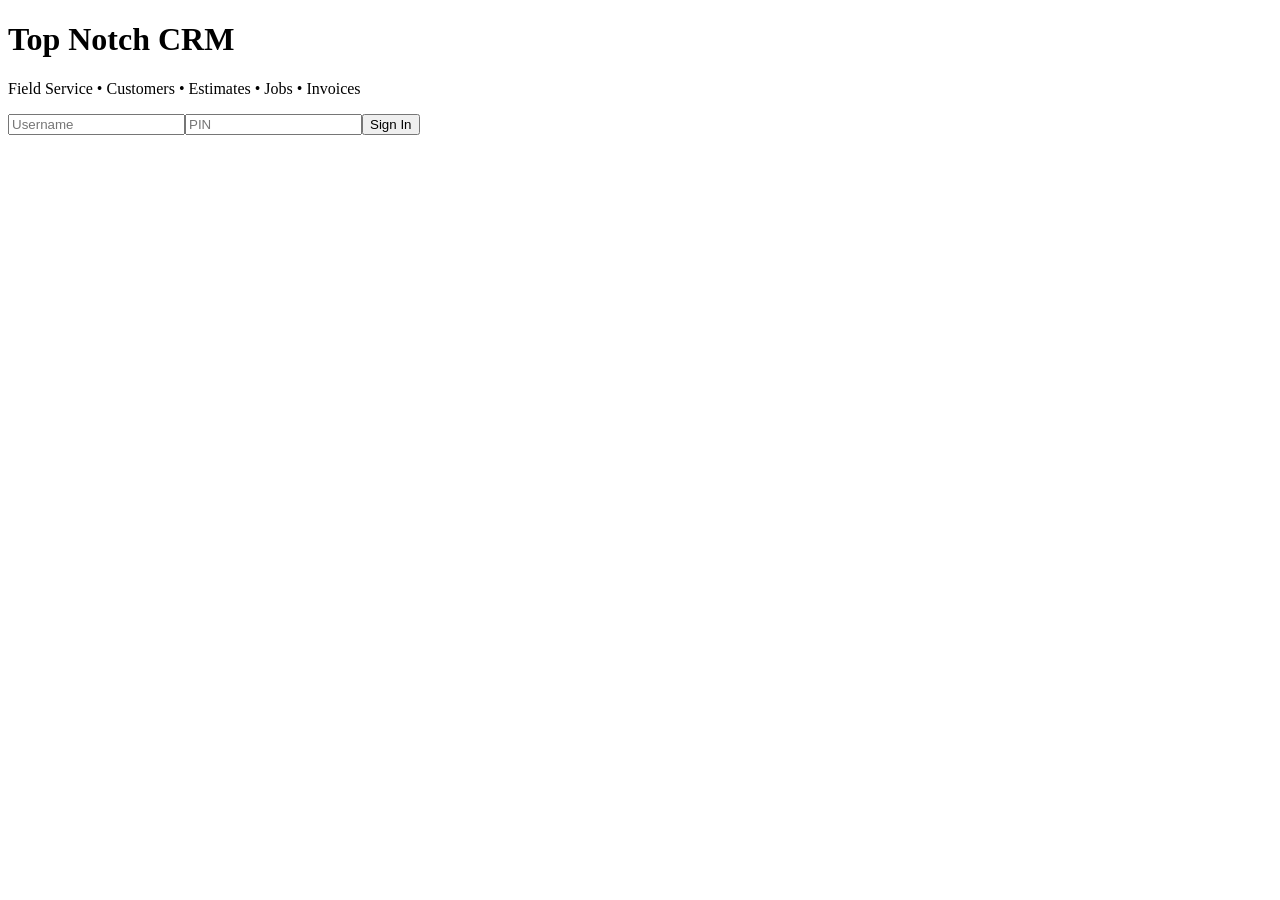
==== index.html @ 2113a360 "Add Top Notch CRM application shell" ====
<!doctype html><html lang="en"><head><meta charset="utf-8"><meta name="viewport" content="width=device-width,initial-scale=1,viewport-fit=cover"><meta name="theme-color" content="#111827"><title>Top Notch CRM</title><link rel="manifest" href="manifest.json"><link rel="stylesheet" href="styles.css"></head><body><div id="loginScreen" class="login-screen"><div class="login-card"><h1>Top Notch CRM</h1><p>Field Service • Customers • Estimates • Jobs • Invoices</p><input id="loginUser" placeholder="Username"><input id="loginPin" type="password" inputmode="numeric" placeholder="PIN"><button id="loginBtn">Sign In</button><p id="loginMsg" class="muted"></p></div></div><div id="appShell" hidden><header class="topbar"><div><h1>Top Notch CRM</h1><p id="whoami"></p></div><button id="logoutBtn" class="secondary">Sign Out</button></header><nav class="tabs"><button data-tab="dashboard" class="active">Dashboard</button><button data-tab="customers">Customers</button><button data-tab="estimates" class="owner-only">Estimates</button><button data-tab="jobs">Jobs</button><button data-tab="calendar">Calendar</button><button data-tab="invoices" class="owner-only">Invoices</button><button data-tab="pricebook" class="owner-only">Price Book</button><button data-tab="settings" class="owner-only">Settings</button></nav><main><section id="dashboard" class="tab active"><div class="stats"><div class="stat"><span>Open Jobs</span><strong id="statOpen">0</strong></div><div class="stat"><span>Scheduled</span><strong id="statScheduled">0</strong></div><div class="stat"><span>Completed</span><strong id="statCompleted">0</strong></div><div class="stat owner-only"><span>Outstanding A/R</span><strong id="statAR">$0</strong></div><div class="stat owner-only"><span>Paid Revenue</span><strong id="statRevenue">$0</strong></div></div><div class="card"><h2>Upcoming Work</h2><div id="dashJobs"></div></div></section><section id="customers" class="tab"><div class="card owner-only"><h2>Add Customer</h2><div class="grid"><input id="cName" placeholder="Customer / company name"><input id="cPhone" placeholder="Phone"><input id="cEmail" placeholder="Email"><input id="cAddress" placeholder="Primary address"><select id="cSource"><option value="">Lead source</option><option>Repeat Customer</option><option>Referral</option><option>Website</option><option>Nextdoor</option><option>Facebook</option><option>Wayfair</option><option>Commercial Account</option><option>Other</option></select><input id="cTags" placeholder="Tags"></div><textarea id="cNotes" placeholder="Notes"></textarea><button id="saveCustomer">Save Customer</button></div><div class="card"><h2>Customers</h2><div id="customerList"></div></div></section><section id="estimates" class="tab owner-only"><div class="card"><h2>Create Estimate</h2><div class="grid"><select id="eCustomer"></select><input id="eService" placeholder="Service"><input id="eAmount" type="number" step="0.01" placeholder="Amount"><select id="eStatus"><option>Draft</option><option>Sent</option><option>Approved</option><option>Declined</option></select></div><textarea id="eScope" placeholder="Scope / exclusions"></textarea><button id="saveEstimate">Save Estimate</button></div><div class="card"><h2>Estimate Pipeline</h2><div id="estimateList"></div></div></section><section id="jobs" class="tab"><div class="card owner-only"><h2>Create / Assign Job</h2><div class="grid"><select id="jCustomer"></select><input id="jService" placeholder="Service / task"><input id="jAddress" placeholder="Job address"><input id="jPrice" type="number" step="0.01" placeholder="Job price"><input id="jScheduled" type="datetime-local"><select id="jAssigned"><option value="Owner">Jeff</option><option value="Tech1">Stan</option><option value="Tech2">Louis</option></select></div><textarea id="jNotes" placeholder="Scope / instructions"></textarea><button id="saveJob">Save & Assign</button></div><div class="card"><h2>Job Workflow</h2><div id="jobList"></div></div></section><section id="calendar" class="tab"><div class="card"><h2>Schedule</h2><input id="calendarDate" type="date"><div id="calendarList"></div></div></section><section id="invoices" class="tab owner-only"><div class="card"><h2>Create Invoice</h2><div class="grid"><select id="iCustomer"></select><select id="iJob"><option value="">Related job</option></select><input id="iAmount" type="number" step="0.01" placeholder="Amount"><select id="iStatus"><option>Draft</option><option>Sent</option><option>Paid</option><option>Past Due</option></select></div><button id="saveInvoice">Save Invoice</button></div><div class="card"><h2>Invoices / A/R</h2><div id="invoiceList"></div></div></section><section id="pricebook" class="tab owner-only"><div class="card"><h2>Flat-Rate Price Book</h2><p>Minimum service call: $125. Add additional flat-rate services as needed.</p><div id="priceList"></div></div></section><section id="settings" class="tab owner-only"><div class="card"><h2>Team</h2><p><strong>Owner:</strong> Jeff</p><p><strong>Technician:</strong> Stan</p><p><strong>Technician:</strong> Louis</p><p class="muted">Credentials are stored only in the app logic for this initial live demonstration. Before real customer data is entered, the shared authenticated backend will replace local storage.</p></div><div class="card"><h2>Backup</h2><button id="exportBtn">Export CRM Backup</button></div></section></main></div><script src="app.js"></script></body></html>
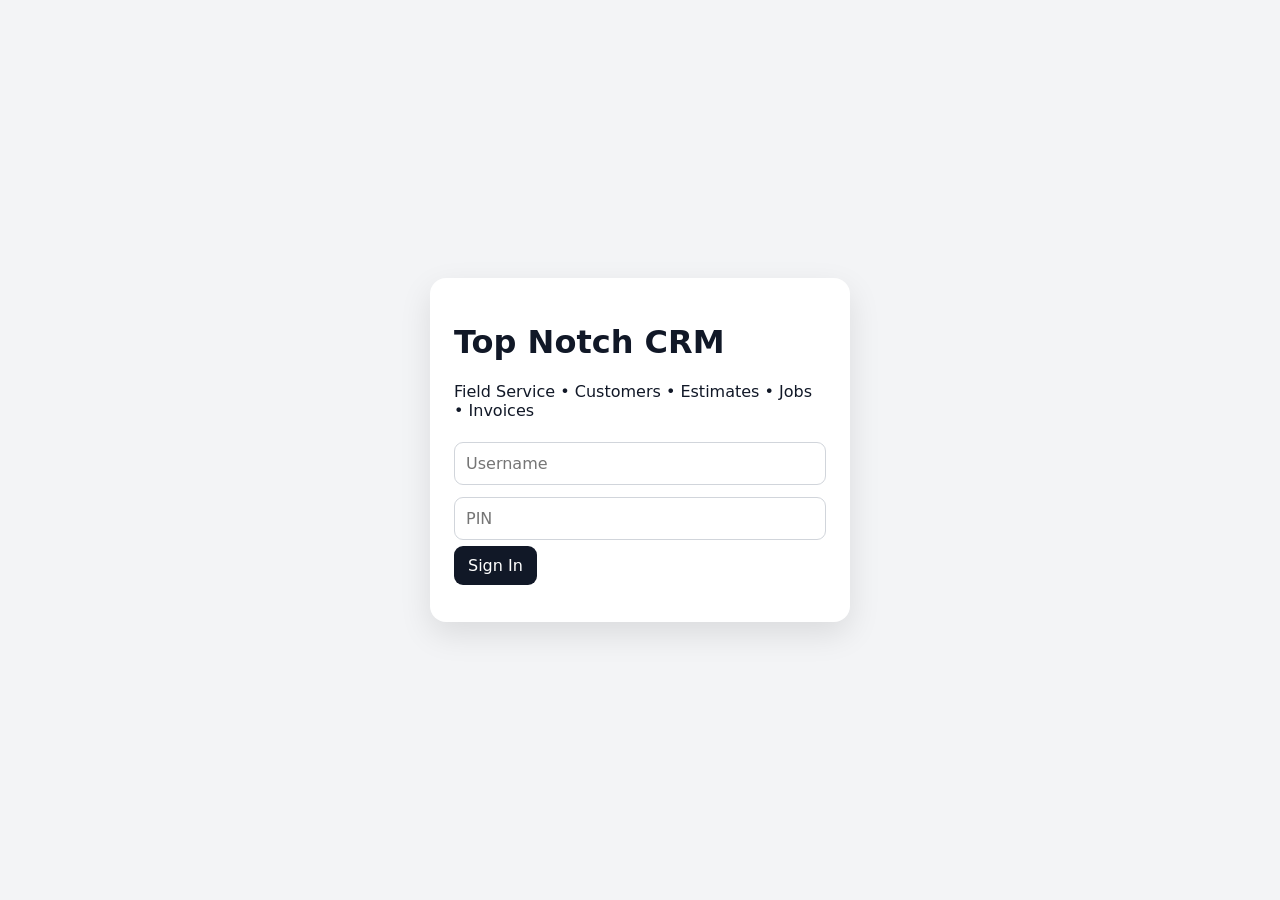
==== commit a196e5d4: "Force fresh CRM login script" ====
--- a/index.html
+++ b/index.html
@@ -1 +1 @@
-<!doctype html><html lang="en"><head><meta charset="utf-8"><meta name="viewport" content="width=device-width,initial-scale=1,viewport-fit=cover"><meta name="theme-color" content="#111827"><title>Top Notch CRM</title><link rel="manifest" href="manifest.json"><link rel="stylesheet" href="styles.css"></head><body><div id="loginScreen" class="login-screen"><div class="login-card"><h1>Top Notch CRM</h1><p>Field Service • Customers • Estimates • Jobs • Invoices</p><input id="loginUser" placeholder="Username"><input id="loginPin" type="password" inputmode="numeric" placeholder="PIN"><button id="loginBtn">Sign In</button><p id="loginMsg" class="muted"></p></div></div><div id="appShell" hidden><header class="topbar"><div><h1>Top Notch CRM</h1><p id="whoami"></p></div><button id="logoutBtn" class="secondary">Sign Out</button></header><nav class="tabs"><button data-tab="dashboard" class="active">Dashboard</button><button data-tab="customers">Customers</button><button data-tab="estimates" class="owner-only">Estimates</button><button data-tab="jobs">Jobs</button><button data-tab="calendar">Calendar</button><button data-tab="invoices" class="owner-only">Invoices</button><button data-tab="pricebook" class="owner-only">Price Book</button><button data-tab="settings" class="owner-only">Settings</button></nav><main><section id="dashboard" class="tab active"><div class="stats"><div class="stat"><span>Open Jobs</span><strong id="statOpen">0</strong></div><div class="stat"><span>Scheduled</span><strong id="statScheduled">0</strong></div><div class="stat"><span>Completed</span><strong id="statCompleted">0</strong></div><div class="stat owner-only"><span>Outstanding A/R</span><strong id="statAR">$0</strong></div><div class="stat owner-only"><span>Paid Revenue</span><strong id="statRevenue">$0</strong></div></div><div class="card"><h2>Upcoming Work</h2><div id="dashJobs"></div></div></section><section id="customers" class="tab"><div class="card owner-only"><h2>Add Customer</h2><div class="grid"><input id="cName" placeholder="Customer / company name"><input id="cPhone" placeholder="Phone"><input id="cEmail" placeholder="Email"><input id="cAddress" placeholder="Primary address"><select id="cSource"><option value="">Lead source</option><option>Repeat Customer</option><option>Referral</option><option>Website</option><option>Nextdoor</option><option>Facebook</option><option>Wayfair</option><option>Commercial Account</option><option>Other</option></select><input id="cTags" placeholder="Tags"></div><textarea id="cNotes" placeholder="Notes"></textarea><button id="saveCustomer">Save Customer</button></div><div class="card"><h2>Customers</h2><div id="customerList"></div></div></section><section id="estimates" class="tab owner-only"><div class="card"><h2>Create Estimate</h2><div class="grid"><select id="eCustomer"></select><input id="eService" placeholder="Service"><input id="eAmount" type="number" step="0.01" placeholder="Amount"><select id="eStatus"><option>Draft</option><option>Sent</option><option>Approved</option><option>Declined</option></select></div><textarea id="eScope" placeholder="Scope / exclusions"></textarea><button id="saveEstimate">Save Estimate</button></div><div class="card"><h2>Estimate Pipeline</h2><div id="estimateList"></div></div></section><section id="jobs" class="tab"><div class="card owner-only"><h2>Create / Assign Job</h2><div class="grid"><select id="jCustomer"></select><input id="jService" placeholder="Service / task"><input id="jAddress" placeholder="Job address"><input id="jPrice" type="number" step="0.01" placeholder="Job price"><input id="jScheduled" type="datetime-local"><select id="jAssigned"><option value="Owner">Jeff</option><option value="Tech1">Stan</option><option value="Tech2">Louis</option></select></div><textarea id="jNotes" placeholder="Scope / instructions"></textarea><button id="saveJob">Save & Assign</button></div><div class="card"><h2>Job Workflow</h2><div id="jobList"></div></div></section><section id="calendar" class="tab"><div class="card"><h2>Schedule</h2><input id="calendarDate" type="date"><div id="calendarList"></div></div></section><section id="invoices" class="tab owner-only"><div class="card"><h2>Create Invoice</h2><div class="grid"><select id="iCustomer"></select><select id="iJob"><option value="">Related job</option></select><input id="iAmount" type="number" step="0.01" placeholder="Amount"><select id="iStatus"><option>Draft</option><option>Sent</option><option>Paid</option><option>Past Due</option></select></div><button id="saveInvoice">Save Invoice</button></div><div class="card"><h2>Invoices / A/R</h2><div id="invoiceList"></div></div></section><section id="pricebook" class="tab owner-only"><div class="card"><h2>Flat-Rate Price Book</h2><p>Minimum service call: $125. Add additional flat-rate services as needed.</p><div id="priceList"></div></div></section><section id="settings" class="tab owner-only"><div class="card"><h2>Team</h2><p><strong>Owner:</strong> Jeff</p><p><strong>Technician:</strong> Stan</p><p><strong>Technician:</strong> Louis</p><p class="muted">Credentials are stored only in the app logic for this initial live demonstration. Before real customer data is entered, the shared authenticated backend will replace local storage.</p></div><div class="card"><h2>Backup</h2><button id="exportBtn">Export CRM Backup</button></div></section></main></div><script src="app.js"></script></body></html>+<!doctype html><html lang="en"><head><meta charset="utf-8"><meta name="viewport" content="width=device-width,initial-scale=1,viewport-fit=cover"><meta name="theme-color" content="#111827"><title>Top Notch CRM</title><link rel="manifest" href="manifest.json"><link rel="stylesheet" href="styles.css?v=2"></head><body><div id="loginScreen" class="login-screen"><div class="login-card"><h1>Top Notch CRM</h1><p>Field Service • Customers • Estimates • Jobs • Invoices</p><input id="loginUser" placeholder="Username"><input id="loginPin" type="password" inputmode="numeric" placeholder="PIN"><button id="loginBtn">Sign In</button><p id="loginMsg" class="muted"></p></div></div><div id="appShell" hidden><header class="topbar"><div><h1>Top Notch CRM</h1><p id="whoami"></p></div><button id="logoutBtn" class="secondary">Sign Out</button></header><nav class="tabs"><button data-tab="dashboard" class="active">Dashboard</button><button data-tab="customers">Customers</button><button data-tab="estimates" class="owner-only">Estimates</button><button data-tab="jobs">Jobs</button><button data-tab="calendar">Calendar</button><button data-tab="invoices" class="owner-only">Invoices</button><button data-tab="pricebook" class="owner-only">Price Book</button><button data-tab="settings" class="owner-only">Settings</button></nav><main><section id="dashboard" class="tab active"><div class="stats"><div class="stat"><span>Open Jobs</span><strong id="statOpen">0</strong></div><div class="stat"><span>Scheduled</span><strong id="statScheduled">0</strong></div><div class="stat"><span>Completed</span><strong id="statCompleted">0</strong></div><div class="stat owner-only"><span>Outstanding A/R</span><strong id="statAR">$0</strong></div><div class="stat owner-only"><span>Paid Revenue</span><strong id="statRevenue">$0</strong></div></div><div class="card"><h2>Upcoming Work</h2><div id="dashJobs"></div></div></section><section id="customers" class="tab"><div class="card owner-only"><h2>Add Customer</h2><div class="grid"><input id="cName" placeholder="Customer / company name"><input id="cPhone" placeholder="Phone"><input id="cEmail" placeholder="Email"><input id="cAddress" placeholder="Primary address"><select id="cSource"><option value="">Lead source</option><option>Repeat Customer</option><option>Referral</option><option>Website</option><option>Nextdoor</option><option>Facebook</option><option>Wayfair</option><option>Commercial Account</option><option>Other</option></select><input id="cTags" placeholder="Tags"></div><textarea id="cNotes" placeholder="Notes"></textarea><button id="saveCustomer">Save Customer</button></div><div class="card"><h2>Customers</h2><div id="customerList"></div></div></section><section id="estimates" class="tab owner-only"><div class="card"><h2>Create Estimate</h2><div class="grid"><select id="eCustomer"></select><input id="eService" placeholder="Service"><input id="eAmount" type="number" step="0.01" placeholder="Amount"><select id="eStatus"><option>Draft</option><option>Sent</option><option>Approved</option><option>Declined</option></select></div><textarea id="eScope" placeholder="Scope / exclusions"></textarea><button id="saveEstimate">Save Estimate</button></div><div class="card"><h2>Estimate Pipeline</h2><div id="estimateList"></div></div></section><section id="jobs" class="tab"><div class="card owner-only"><h2>Create / Assign Job</h2><div class="grid"><select id="jCustomer"></select><input id="jService" placeholder="Service / task"><input id="jAddress" placeholder="Job address"><input id="jPrice" type="number" step="0.01" placeholder="Job price"><input id="jScheduled" type="datetime-local"><select id="jAssigned"><option value="Owner">Jeff</option><option value="Tech1">Stan</option><option value="Tech2">Louis</option></select></div><textarea id="jNotes" placeholder="Scope / instructions"></textarea><button id="saveJob">Save & Assign</button></div><div class="card"><h2>Job Workflow</h2><div id="jobList"></div></div></section><section id="calendar" class="tab"><div class="card"><h2>Schedule</h2><input id="calendarDate" type="date"><div id="calendarList"></div></div></section><section id="invoices" class="tab owner-only"><div class="card"><h2>Create Invoice</h2><div class="grid"><select id="iCustomer"></select><select id="iJob"><option value="">Related job</option></select><input id="iAmount" type="number" step="0.01" placeholder="Amount"><select id="iStatus"><option>Draft</option><option>Sent</option><option>Paid</option><option>Past Due</option></select></div><button id="saveInvoice">Save Invoice</button></div><div class="card"><h2>Invoices / A/R</h2><div id="invoiceList"></div></div></section><section id="pricebook" class="tab owner-only"><div class="card"><h2>Flat-Rate Price Book</h2><p>Minimum service call: $125. Add additional flat-rate services as needed.</p><div id="priceList"></div></div></section><section id="settings" class="tab owner-only"><div class="card"><h2>Team</h2><p><strong>Owner:</strong> Jeff</p><p><strong>Technician:</strong> Stan</p><p><strong>Technician:</strong> Louis</p><p class="muted">Demo access only. Shared authenticated backend will replace this before real customer data is entered.</p></div><div class="card"><h2>Backup</h2><button id="exportBtn">Export CRM Backup</button></div></section></main></div><script src="app.js?v=2"></script></body></html>
--- a/styles.css
+++ b/styles.css
@@ -0,0 +1 @@
+:root{font-family:system-ui,-apple-system,Segoe UI,Roboto,Arial,sans-serif;color:#111827;background:#f3f4f6}*{box-sizing:border-box}body{margin:0}.login-screen{min-height:100vh;display:grid;place-items:center;padding:20px}.login-card{width:min(420px,100%);background:#fff;padding:24px;border-radius:16px;box-shadow:0 12px 32px rgba(0,0,0,.1)}.login-card input{margin:6px 0}.topbar{background:#111827;color:white;padding:16px 20px;display:flex;justify-content:space-between;align-items:center}.topbar h1{margin:0}.tabs{position:sticky;top:0;display:flex;gap:4px;overflow:auto;background:#fff;padding:8px;border-bottom:1px solid #ddd}.tabs button{white-space:nowrap;background:#e5e7eb;color:#111827}.tabs button.active{background:#111827;color:white}main{max-width:1100px;margin:auto;padding:16px}.tab{display:none}.tab.active{display:block}.card,.stat{background:#fff;border-radius:14px;padding:16px;margin-bottom:16px;box-shadow:0 2px 10px rgba(0,0,0,.05)}.stats{display:grid;grid-template-columns:repeat(3,1fr);gap:12px}.stat span{display:block;color:#6b7280;font-size:13px}.stat strong{font-size:26px}.grid{display:grid;grid-template-columns:repeat(2,1fr);gap:10px}input,select,textarea,button{font:inherit}input,select,textarea{width:100%;padding:11px;border:1px solid #d1d5db;border-radius:9px;background:#fff}textarea{margin-top:10px;min-height:80px}button{border:0;border-radius:9px;padding:10px 14px;background:#111827;color:white;cursor:pointer}.secondary{background:#e5e7eb;color:#111827}.muted{color:#6b7280;font-size:13px}.record{border:1px solid #e5e7eb;border-radius:12px;padding:13px;margin:10px 0}.record-head{display:flex;justify-content:space-between}.badge{padding:4px 8px;border-radius:999px;background:#e5e7eb;font-size:12px}.record-meta{color:#4b5563;font-size:13px;margin-top:4px}.record-actions{display:flex;gap:8px;flex-wrap:wrap;margin-top:10px}@media(max-width:700px){.grid,.stats{grid-template-columns:1fr}.topbar{align-items:flex-start;gap:10px}}
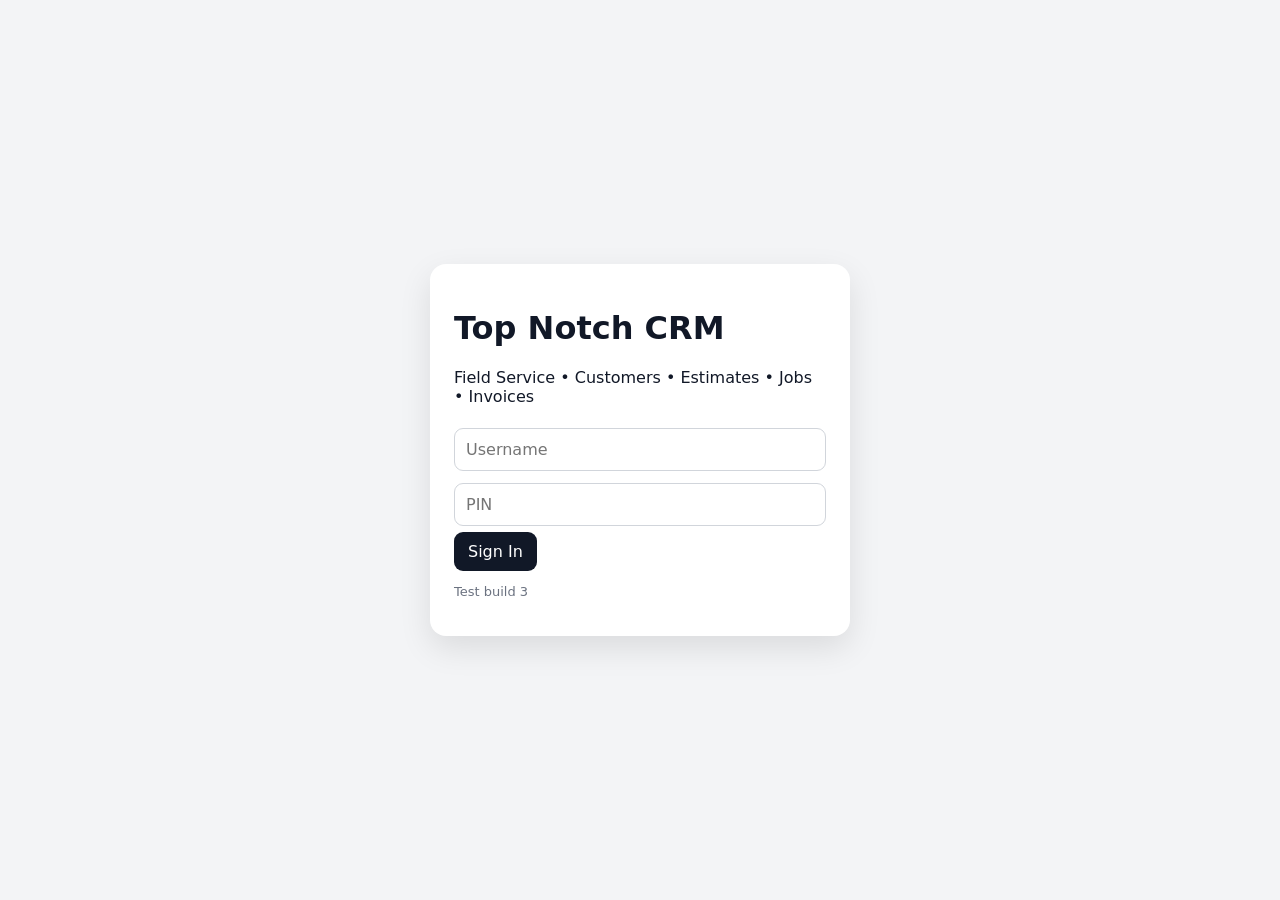
==== commit fbad19e8: "Load cache-proof CRM login" ====
--- a/index.html
+++ b/index.html
@@ -1 +1 @@
-<!doctype html><html lang="en"><head><meta charset="utf-8"><meta name="viewport" content="width=device-width,initial-scale=1,viewport-fit=cover"><meta name="theme-color" content="#111827"><title>Top Notch CRM</title><link rel="manifest" href="manifest.json"><link rel="stylesheet" href="styles.css?v=2"></head><body><div id="loginScreen" class="login-screen"><div class="login-card"><h1>Top Notch CRM</h1><p>Field Service • Customers • Estimates • Jobs • Invoices</p><input id="loginUser" placeholder="Username"><input id="loginPin" type="password" inputmode="numeric" placeholder="PIN"><button id="loginBtn">Sign In</button><p id="loginMsg" class="muted"></p></div></div><div id="appShell" hidden><header class="topbar"><div><h1>Top Notch CRM</h1><p id="whoami"></p></div><button id="logoutBtn" class="secondary">Sign Out</button></header><nav class="tabs"><button data-tab="dashboard" class="active">Dashboard</button><button data-tab="customers">Customers</button><button data-tab="estimates" class="owner-only">Estimates</button><button data-tab="jobs">Jobs</button><button data-tab="calendar">Calendar</button><button data-tab="invoices" class="owner-only">Invoices</button><button data-tab="pricebook" class="owner-only">Price Book</button><button data-tab="settings" class="owner-only">Settings</button></nav><main><section id="dashboard" class="tab active"><div class="stats"><div class="stat"><span>Open Jobs</span><strong id="statOpen">0</strong></div><div class="stat"><span>Scheduled</span><strong id="statScheduled">0</strong></div><div class="stat"><span>Completed</span><strong id="statCompleted">0</strong></div><div class="stat owner-only"><span>Outstanding A/R</span><strong id="statAR">$0</strong></div><div class="stat owner-only"><span>Paid Revenue</span><strong id="statRevenue">$0</strong></div></div><div class="card"><h2>Upcoming Work</h2><div id="dashJobs"></div></div></section><section id="customers" class="tab"><div class="card owner-only"><h2>Add Customer</h2><div class="grid"><input id="cName" placeholder="Customer / company name"><input id="cPhone" placeholder="Phone"><input id="cEmail" placeholder="Email"><input id="cAddress" placeholder="Primary address"><select id="cSource"><option value="">Lead source</option><option>Repeat Customer</option><option>Referral</option><option>Website</option><option>Nextdoor</option><option>Facebook</option><option>Wayfair</option><option>Commercial Account</option><option>Other</option></select><input id="cTags" placeholder="Tags"></div><textarea id="cNotes" placeholder="Notes"></textarea><button id="saveCustomer">Save Customer</button></div><div class="card"><h2>Customers</h2><div id="customerList"></div></div></section><section id="estimates" class="tab owner-only"><div class="card"><h2>Create Estimate</h2><div class="grid"><select id="eCustomer"></select><input id="eService" placeholder="Service"><input id="eAmount" type="number" step="0.01" placeholder="Amount"><select id="eStatus"><option>Draft</option><option>Sent</option><option>Approved</option><option>Declined</option></select></div><textarea id="eScope" placeholder="Scope / exclusions"></textarea><button id="saveEstimate">Save Estimate</button></div><div class="card"><h2>Estimate Pipeline</h2><div id="estimateList"></div></div></section><section id="jobs" class="tab"><div class="card owner-only"><h2>Create / Assign Job</h2><div class="grid"><select id="jCustomer"></select><input id="jService" placeholder="Service / task"><input id="jAddress" placeholder="Job address"><input id="jPrice" type="number" step="0.01" placeholder="Job price"><input id="jScheduled" type="datetime-local"><select id="jAssigned"><option value="Owner">Jeff</option><option value="Tech1">Stan</option><option value="Tech2">Louis</option></select></div><textarea id="jNotes" placeholder="Scope / instructions"></textarea><button id="saveJob">Save & Assign</button></div><div class="card"><h2>Job Workflow</h2><div id="jobList"></div></div></section><section id="calendar" class="tab"><div class="card"><h2>Schedule</h2><input id="calendarDate" type="date"><div id="calendarList"></div></div></section><section id="invoices" class="tab owner-only"><div class="card"><h2>Create Invoice</h2><div class="grid"><select id="iCustomer"></select><select id="iJob"><option value="">Related job</option></select><input id="iAmount" type="number" step="0.01" placeholder="Amount"><select id="iStatus"><option>Draft</option><option>Sent</option><option>Paid</option><option>Past Due</option></select></div><button id="saveInvoice">Save Invoice</button></div><div class="card"><h2>Invoices / A/R</h2><div id="invoiceList"></div></div></section><section id="pricebook" class="tab owner-only"><div class="card"><h2>Flat-Rate Price Book</h2><p>Minimum service call: $125. Add additional flat-rate services as needed.</p><div id="priceList"></div></div></section><section id="settings" class="tab owner-only"><div class="card"><h2>Team</h2><p><strong>Owner:</strong> Jeff</p><p><strong>Technician:</strong> Stan</p><p><strong>Technician:</strong> Louis</p><p class="muted">Demo access only. Shared authenticated backend will replace this before real customer data is entered.</p></div><div class="card"><h2>Backup</h2><button id="exportBtn">Export CRM Backup</button></div></section></main></div><script src="app.js?v=2"></script></body></html>+<!doctype html><html lang="en"><head><meta charset="utf-8"><meta name="viewport" content="width=device-width,initial-scale=1,viewport-fit=cover"><meta name="theme-color" content="#111827"><title>Top Notch CRM</title><link rel="stylesheet" href="styles.css?v=3"></head><body><div id="loginScreen" class="login-screen"><div class="login-card"><h1>Top Notch CRM</h1><p>Field Service • Customers • Estimates • Jobs • Invoices</p><input id="loginUser" placeholder="Username" autocomplete="off"><input id="loginPin" type="password" inputmode="numeric" placeholder="PIN" autocomplete="off"><button id="loginBtn" type="button">Sign In</button><p id="loginMsg" class="muted"></p><p class="muted">Test build 3</p></div></div><div id="appShell" hidden><header class="topbar"><div><h1>Top Notch CRM</h1><p id="whoami"></p></div><button id="logoutBtn" class="secondary">Sign Out</button></header><nav class="tabs"><button data-tab="dashboard" class="active">Dashboard</button><button data-tab="customers">Customers</button><button data-tab="estimates" class="owner-only">Estimates</button><button data-tab="jobs">Jobs</button><button data-tab="calendar">Calendar</button><button data-tab="invoices" class="owner-only">Invoices</button><button data-tab="pricebook" class="owner-only">Price Book</button><button data-tab="settings" class="owner-only">Settings</button></nav><main><section id="dashboard" class="tab active"><div class="stats"><div class="stat"><span>Open Jobs</span><strong id="statOpen">0</strong></div><div class="stat"><span>Scheduled</span><strong id="statScheduled">0</strong></div><div class="stat"><span>Completed</span><strong id="statCompleted">0</strong></div><div class="stat owner-only"><span>Outstanding A/R</span><strong id="statAR">$0</strong></div><div class="stat owner-only"><span>Paid Revenue</span><strong id="statRevenue">$0</strong></div></div><div class="card"><h2>Upcoming Work</h2><div id="dashJobs"></div></div></section><section id="customers" class="tab"><div class="card owner-only"><h2>Add Customer</h2><div class="grid"><input id="cName" placeholder="Customer / company name"><input id="cPhone" placeholder="Phone"><input id="cEmail" placeholder="Email"><input id="cAddress" placeholder="Primary address"><select id="cSource"><option value="">Lead source</option><option>Repeat Customer</option><option>Referral</option><option>Website</option><option>Nextdoor</option><option>Facebook</option><option>Wayfair</option><option>Commercial Account</option><option>Other</option></select><input id="cTags" placeholder="Tags"></div><textarea id="cNotes" placeholder="Notes"></textarea><button id="saveCustomer">Save Customer</button></div><div class="card"><h2>Customers</h2><div id="customerList"></div></div></section><section id="estimates" class="tab owner-only"><div class="card"><h2>Create Estimate</h2><div class="grid"><select id="eCustomer"></select><input id="eService" placeholder="Service"><input id="eAmount" type="number" step="0.01" placeholder="Amount"><select id="eStatus"><option>Draft</option><option>Sent</option><option>Approved</option><option>Declined</option></select></div><textarea id="eScope" placeholder="Scope / exclusions"></textarea><button id="saveEstimate">Save Estimate</button></div><div class="card"><h2>Estimate Pipeline</h2><div id="estimateList"></div></div></section><section id="jobs" class="tab"><div class="card owner-only"><h2>Create / Assign Job</h2><div class="grid"><select id="jCustomer"></select><input id="jService" placeholder="Service / task"><input id="jAddress" placeholder="Job address"><input id="jPrice" type="number" step="0.01" placeholder="Job price"><input id="jScheduled" type="datetime-local"><select id="jAssigned"><option value="Owner">Jeff</option><option value="Tech1">Stan</option><option value="Tech2">Louis</option></select></div><textarea id="jNotes" placeholder="Scope / instructions"></textarea><button id="saveJob">Save & Assign</button></div><div class="card"><h2>Job Workflow</h2><div id="jobList"></div></div></section><section id="calendar" class="tab"><div class="card"><h2>Schedule</h2><input id="calendarDate" type="date"><div id="calendarList"></div></div></section><section id="invoices" class="tab owner-only"><div class="card"><h2>Create Invoice</h2><div class="grid"><select id="iCustomer"></select><select id="iJob"><option value="">Related job</option></select><input id="iAmount" type="number" step="0.01" placeholder="Amount"><select id="iStatus"><option>Draft</option><option>Sent</option><option>Paid</option><option>Past Due</option></select></div><button id="saveInvoice">Save Invoice</button></div><div class="card"><h2>Invoices / A/R</h2><div id="invoiceList"></div></div></section><section id="pricebook" class="tab owner-only"><div class="card"><h2>Flat-Rate Price Book</h2><p>Minimum service call: $125.</p><div id="priceList"></div></div></section><section id="settings" class="tab owner-only"><div class="card"><h2>Team</h2><p><strong>Owner:</strong> Jeff</p><p><strong>Technician:</strong> Stan</p><p><strong>Technician:</strong> Louis</p><p class="muted">Test build only. Do not enter real customer information until the secure shared backend is connected.</p></div><div class="card"><h2>Backup</h2><button id="exportBtn">Export CRM Backup</button></div></section></main></div><script src="app.js?v=3"></script><script src="login-v3.js"></script></body></html>
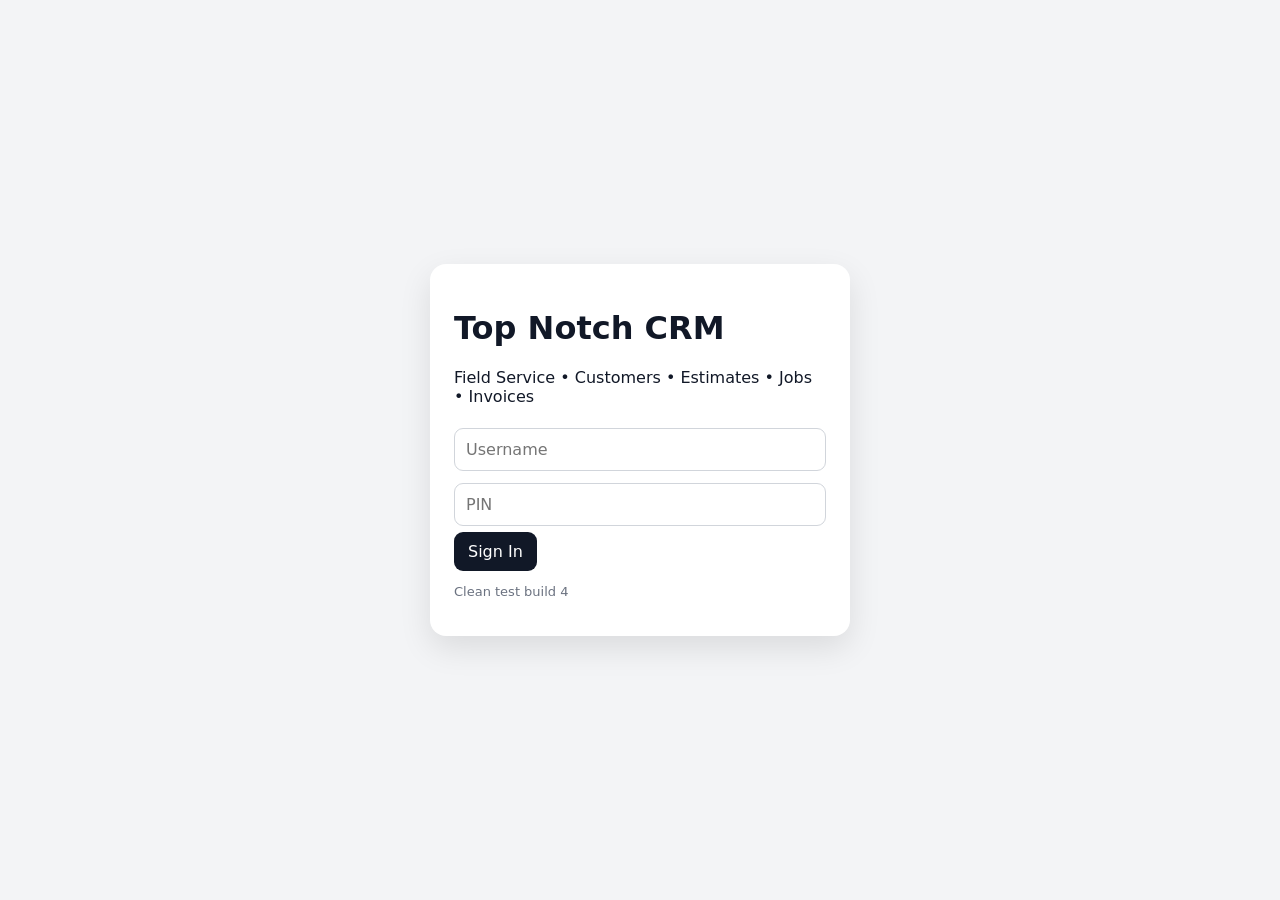
==== commit 3caed873: "Switch CRM to clean single-login build 4" ====
--- a/index.html
+++ b/index.html
@@ -1 +1 @@
-<!doctype html><html lang="en"><head><meta charset="utf-8"><meta name="viewport" content="width=device-width,initial-scale=1,viewport-fit=cover"><meta name="theme-color" content="#111827"><title>Top Notch CRM</title><link rel="stylesheet" href="styles.css?v=3"></head><body><div id="loginScreen" class="login-screen"><div class="login-card"><h1>Top Notch CRM</h1><p>Field Service • Customers • Estimates • Jobs • Invoices</p><input id="loginUser" placeholder="Username" autocomplete="off"><input id="loginPin" type="password" inputmode="numeric" placeholder="PIN" autocomplete="off"><button id="loginBtn" type="button">Sign In</button><p id="loginMsg" class="muted"></p><p class="muted">Test build 3</p></div></div><div id="appShell" hidden><header class="topbar"><div><h1>Top Notch CRM</h1><p id="whoami"></p></div><button id="logoutBtn" class="secondary">Sign Out</button></header><nav class="tabs"><button data-tab="dashboard" class="active">Dashboard</button><button data-tab="customers">Customers</button><button data-tab="estimates" class="owner-only">Estimates</button><button data-tab="jobs">Jobs</button><button data-tab="calendar">Calendar</button><button data-tab="invoices" class="owner-only">Invoices</button><button data-tab="pricebook" class="owner-only">Price Book</button><button data-tab="settings" class="owner-only">Settings</button></nav><main><section id="dashboard" class="tab active"><div class="stats"><div class="stat"><span>Open Jobs</span><strong id="statOpen">0</strong></div><div class="stat"><span>Scheduled</span><strong id="statScheduled">0</strong></div><div class="stat"><span>Completed</span><strong id="statCompleted">0</strong></div><div class="stat owner-only"><span>Outstanding A/R</span><strong id="statAR">$0</strong></div><div class="stat owner-only"><span>Paid Revenue</span><strong id="statRevenue">$0</strong></div></div><div class="card"><h2>Upcoming Work</h2><div id="dashJobs"></div></div></section><section id="customers" class="tab"><div class="card owner-only"><h2>Add Customer</h2><div class="grid"><input id="cName" placeholder="Customer / company name"><input id="cPhone" placeholder="Phone"><input id="cEmail" placeholder="Email"><input id="cAddress" placeholder="Primary address"><select id="cSource"><option value="">Lead source</option><option>Repeat Customer</option><option>Referral</option><option>Website</option><option>Nextdoor</option><option>Facebook</option><option>Wayfair</option><option>Commercial Account</option><option>Other</option></select><input id="cTags" placeholder="Tags"></div><textarea id="cNotes" placeholder="Notes"></textarea><button id="saveCustomer">Save Customer</button></div><div class="card"><h2>Customers</h2><div id="customerList"></div></div></section><section id="estimates" class="tab owner-only"><div class="card"><h2>Create Estimate</h2><div class="grid"><select id="eCustomer"></select><input id="eService" placeholder="Service"><input id="eAmount" type="number" step="0.01" placeholder="Amount"><select id="eStatus"><option>Draft</option><option>Sent</option><option>Approved</option><option>Declined</option></select></div><textarea id="eScope" placeholder="Scope / exclusions"></textarea><button id="saveEstimate">Save Estimate</button></div><div class="card"><h2>Estimate Pipeline</h2><div id="estimateList"></div></div></section><section id="jobs" class="tab"><div class="card owner-only"><h2>Create / Assign Job</h2><div class="grid"><select id="jCustomer"></select><input id="jService" placeholder="Service / task"><input id="jAddress" placeholder="Job address"><input id="jPrice" type="number" step="0.01" placeholder="Job price"><input id="jScheduled" type="datetime-local"><select id="jAssigned"><option value="Owner">Jeff</option><option value="Tech1">Stan</option><option value="Tech2">Louis</option></select></div><textarea id="jNotes" placeholder="Scope / instructions"></textarea><button id="saveJob">Save & Assign</button></div><div class="card"><h2>Job Workflow</h2><div id="jobList"></div></div></section><section id="calendar" class="tab"><div class="card"><h2>Schedule</h2><input id="calendarDate" type="date"><div id="calendarList"></div></div></section><section id="invoices" class="tab owner-only"><div class="card"><h2>Create Invoice</h2><div class="grid"><select id="iCustomer"></select><select id="iJob"><option value="">Related job</option></select><input id="iAmount" type="number" step="0.01" placeholder="Amount"><select id="iStatus"><option>Draft</option><option>Sent</option><option>Paid</option><option>Past Due</option></select></div><button id="saveInvoice">Save Invoice</button></div><div class="card"><h2>Invoices / A/R</h2><div id="invoiceList"></div></div></section><section id="pricebook" class="tab owner-only"><div class="card"><h2>Flat-Rate Price Book</h2><p>Minimum service call: $125.</p><div id="priceList"></div></div></section><section id="settings" class="tab owner-only"><div class="card"><h2>Team</h2><p><strong>Owner:</strong> Jeff</p><p><strong>Technician:</strong> Stan</p><p><strong>Technician:</strong> Louis</p><p class="muted">Test build only. Do not enter real customer information until the secure shared backend is connected.</p></div><div class="card"><h2>Backup</h2><button id="exportBtn">Export CRM Backup</button></div></section></main></div><script src="app.js?v=3"></script><script src="login-v3.js"></script></body></html>+<!doctype html><html lang="en"><head><meta charset="utf-8"><meta name="viewport" content="width=device-width,initial-scale=1,viewport-fit=cover"><meta name="theme-color" content="#111827"><title>Top Notch CRM</title><link rel="stylesheet" href="styles.css?v=4"></head><body><div id="loginScreen" class="login-screen"><div class="login-card"><h1>Top Notch CRM</h1><p>Field Service • Customers • Estimates • Jobs • Invoices</p><input id="loginUser" placeholder="Username" autocomplete="off"><input id="loginPin" type="password" inputmode="numeric" placeholder="PIN" autocomplete="off"><button id="loginBtn" type="button">Sign In</button><p id="loginMsg" class="muted"></p><p class="muted">Clean test build 4</p></div></div><div id="appShell" hidden><header class="topbar"><div><h1>Top Notch CRM</h1><p id="whoami"></p></div><button id="logoutBtn" class="secondary">Sign Out</button></header><nav class="tabs"><button data-tab="dashboard" class="active">Dashboard</button><button data-tab="customers">Customers</button><button data-tab="estimates" class="owner-only">Estimates</button><button data-tab="jobs">Jobs</button><button data-tab="calendar">Calendar</button><button data-tab="invoices" class="owner-only">Invoices</button><button data-tab="pricebook" class="owner-only">Price Book</button><button data-tab="settings" class="owner-only">Settings</button></nav><main><section id="dashboard" class="tab active"><div class="stats"><div class="stat"><span>Open Jobs</span><strong id="statOpen">0</strong></div><div class="stat"><span>Scheduled</span><strong id="statScheduled">0</strong></div><div class="stat"><span>Completed</span><strong id="statCompleted">0</strong></div><div class="stat owner-only"><span>Outstanding A/R</span><strong id="statAR">$0</strong></div><div class="stat owner-only"><span>Paid Revenue</span><strong id="statRevenue">$0</strong></div></div><div class="card"><h2>Upcoming Work</h2><div id="dashJobs"></div></div></section><section id="customers" class="tab"><div class="card owner-only"><h2>Add Customer</h2><div class="grid"><input id="cName" placeholder="Customer / company name"><input id="cPhone" placeholder="Phone"><input id="cEmail" placeholder="Email"><input id="cAddress" placeholder="Primary address"><select id="cSource"><option value="">Lead source</option><option>Repeat Customer</option><option>Referral</option><option>Website</option><option>Nextdoor</option><option>Facebook</option><option>Wayfair</option><option>Commercial Account</option><option>Other</option></select><input id="cTags" placeholder="Tags"></div><textarea id="cNotes" placeholder="Notes"></textarea><button id="saveCustomer">Save Customer</button></div><div class="card"><h2>Customers</h2><div id="customerList"></div></div></section><section id="estimates" class="tab owner-only"><div class="card"><h2>Create Estimate</h2><div class="grid"><select id="eCustomer"></select><input id="eService" placeholder="Service"><input id="eAmount" type="number" step="0.01" placeholder="Amount"><select id="eStatus"><option>Draft</option><option>Sent</option><option>Approved</option><option>Declined</option></select></div><textarea id="eScope" placeholder="Scope / exclusions"></textarea><button id="saveEstimate">Save Estimate</button></div><div class="card"><h2>Estimate Pipeline</h2><div id="estimateList"></div></div></section><section id="jobs" class="tab"><div class="card owner-only"><h2>Create / Assign Job</h2><div class="grid"><select id="jCustomer"></select><input id="jService" placeholder="Service / task"><input id="jAddress" placeholder="Job address"><input id="jPrice" type="number" step="0.01" placeholder="Job price"><input id="jScheduled" type="datetime-local"><select id="jAssigned"><option value="Owner">Jeff</option><option value="Tech1">Stan</option><option value="Tech2">Louis</option></select></div><textarea id="jNotes" placeholder="Scope / instructions"></textarea><button id="saveJob">Save & Assign</button></div><div class="card"><h2>Job Workflow</h2><div id="jobList"></div></div></section><section id="calendar" class="tab"><div class="card"><h2>Schedule</h2><input id="calendarDate" type="date"><div id="calendarList"></div></div></section><section id="invoices" class="tab owner-only"><div class="card"><h2>Create Invoice</h2><div class="grid"><select id="iCustomer"></select><select id="iJob"><option value="">Related job</option></select><input id="iAmount" type="number" step="0.01" placeholder="Amount"><select id="iStatus"><option>Draft</option><option>Sent</option><option>Paid</option><option>Past Due</option></select></div><button id="saveInvoice">Save Invoice</button></div><div class="card"><h2>Invoices / A/R</h2><div id="invoiceList"></div></div></section><section id="pricebook" class="tab owner-only"><div class="card"><h2>Flat-Rate Price Book</h2><p>Minimum service call: $125.</p><div id="priceList"></div></div></section><section id="settings" class="tab owner-only"><div class="card"><h2>Team</h2><p><strong>Owner:</strong> Jeff</p><p><strong>Technician:</strong> Stan</p><p><strong>Technician:</strong> Louis</p><p class="muted">Clean test build only. Do not enter real customer information until the secure shared backend is connected.</p></div><div class="card"><h2>Backup</h2><button id="exportBtn">Export CRM Backup</button></div></section></main></div><script src="app-v4.js?v=4"></script></body></html>
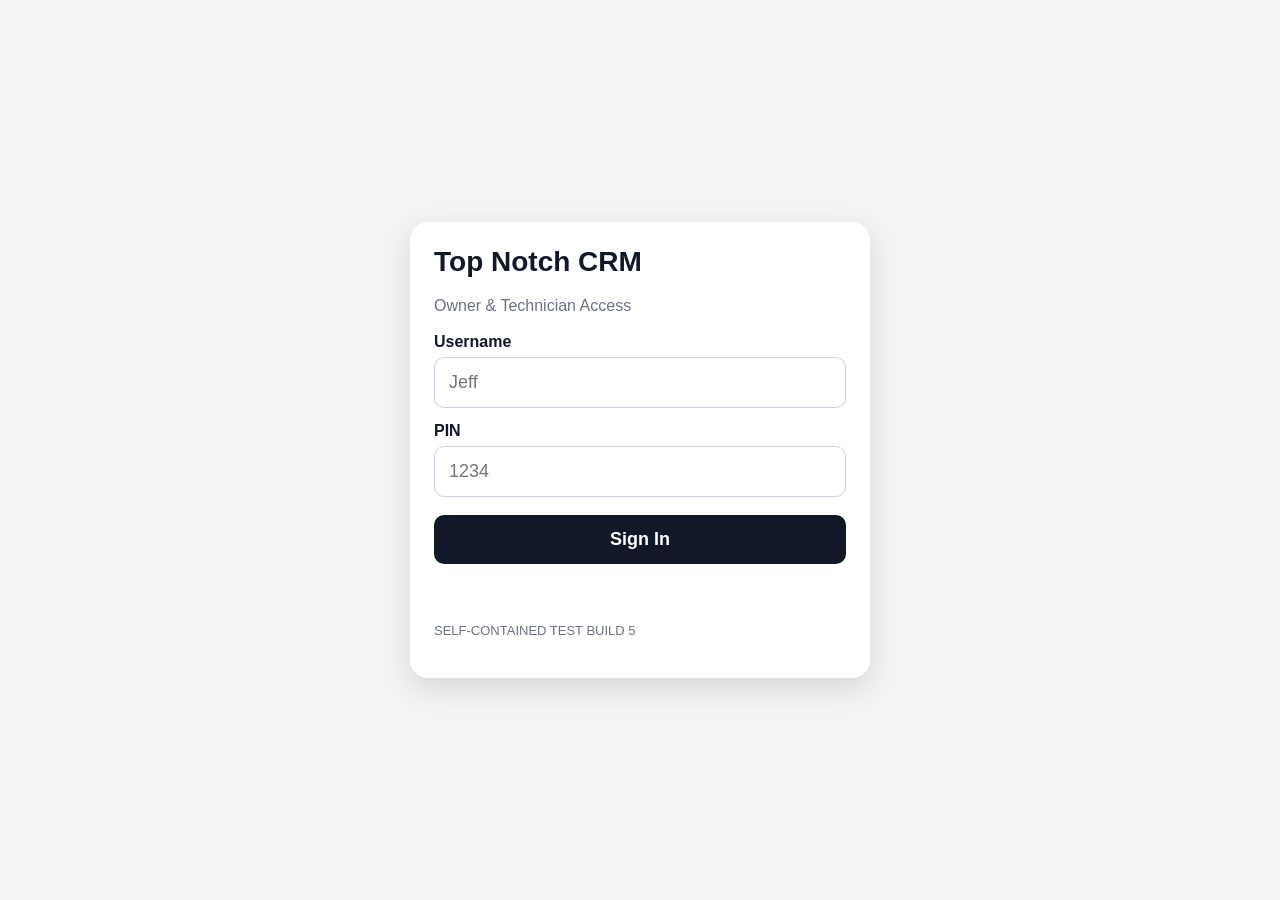
==== commit 375ef66d: "Create self-contained CRM login test build 5" ====
--- a/index.html
+++ b/index.html
@@ -1 +1,70 @@
-<!doctype html><html lang="en"><head><meta charset="utf-8"><meta name="viewport" content="width=device-width,initial-scale=1,viewport-fit=cover"><meta name="theme-color" content="#111827"><title>Top Notch CRM</title><link rel="stylesheet" href="styles.css?v=4"></head><body><div id="loginScreen" class="login-screen"><div class="login-card"><h1>Top Notch CRM</h1><p>Field Service • Customers • Estimates • Jobs • Invoices</p><input id="loginUser" placeholder="Username" autocomplete="off"><input id="loginPin" type="password" inputmode="numeric" placeholder="PIN" autocomplete="off"><button id="loginBtn" type="button">Sign In</button><p id="loginMsg" class="muted"></p><p class="muted">Clean test build 4</p></div></div><div id="appShell" hidden><header class="topbar"><div><h1>Top Notch CRM</h1><p id="whoami"></p></div><button id="logoutBtn" class="secondary">Sign Out</button></header><nav class="tabs"><button data-tab="dashboard" class="active">Dashboard</button><button data-tab="customers">Customers</button><button data-tab="estimates" class="owner-only">Estimates</button><button data-tab="jobs">Jobs</button><button data-tab="calendar">Calendar</button><button data-tab="invoices" class="owner-only">Invoices</button><button data-tab="pricebook" class="owner-only">Price Book</button><button data-tab="settings" class="owner-only">Settings</button></nav><main><section id="dashboard" class="tab active"><div class="stats"><div class="stat"><span>Open Jobs</span><strong id="statOpen">0</strong></div><div class="stat"><span>Scheduled</span><strong id="statScheduled">0</strong></div><div class="stat"><span>Completed</span><strong id="statCompleted">0</strong></div><div class="stat owner-only"><span>Outstanding A/R</span><strong id="statAR">$0</strong></div><div class="stat owner-only"><span>Paid Revenue</span><strong id="statRevenue">$0</strong></div></div><div class="card"><h2>Upcoming Work</h2><div id="dashJobs"></div></div></section><section id="customers" class="tab"><div class="card owner-only"><h2>Add Customer</h2><div class="grid"><input id="cName" placeholder="Customer / company name"><input id="cPhone" placeholder="Phone"><input id="cEmail" placeholder="Email"><input id="cAddress" placeholder="Primary address"><select id="cSource"><option value="">Lead source</option><option>Repeat Customer</option><option>Referral</option><option>Website</option><option>Nextdoor</option><option>Facebook</option><option>Wayfair</option><option>Commercial Account</option><option>Other</option></select><input id="cTags" placeholder="Tags"></div><textarea id="cNotes" placeholder="Notes"></textarea><button id="saveCustomer">Save Customer</button></div><div class="card"><h2>Customers</h2><div id="customerList"></div></div></section><section id="estimates" class="tab owner-only"><div class="card"><h2>Create Estimate</h2><div class="grid"><select id="eCustomer"></select><input id="eService" placeholder="Service"><input id="eAmount" type="number" step="0.01" placeholder="Amount"><select id="eStatus"><option>Draft</option><option>Sent</option><option>Approved</option><option>Declined</option></select></div><textarea id="eScope" placeholder="Scope / exclusions"></textarea><button id="saveEstimate">Save Estimate</button></div><div class="card"><h2>Estimate Pipeline</h2><div id="estimateList"></div></div></section><section id="jobs" class="tab"><div class="card owner-only"><h2>Create / Assign Job</h2><div class="grid"><select id="jCustomer"></select><input id="jService" placeholder="Service / task"><input id="jAddress" placeholder="Job address"><input id="jPrice" type="number" step="0.01" placeholder="Job price"><input id="jScheduled" type="datetime-local"><select id="jAssigned"><option value="Owner">Jeff</option><option value="Tech1">Stan</option><option value="Tech2">Louis</option></select></div><textarea id="jNotes" placeholder="Scope / instructions"></textarea><button id="saveJob">Save & Assign</button></div><div class="card"><h2>Job Workflow</h2><div id="jobList"></div></div></section><section id="calendar" class="tab"><div class="card"><h2>Schedule</h2><input id="calendarDate" type="date"><div id="calendarList"></div></div></section><section id="invoices" class="tab owner-only"><div class="card"><h2>Create Invoice</h2><div class="grid"><select id="iCustomer"></select><select id="iJob"><option value="">Related job</option></select><input id="iAmount" type="number" step="0.01" placeholder="Amount"><select id="iStatus"><option>Draft</option><option>Sent</option><option>Paid</option><option>Past Due</option></select></div><button id="saveInvoice">Save Invoice</button></div><div class="card"><h2>Invoices / A/R</h2><div id="invoiceList"></div></div></section><section id="pricebook" class="tab owner-only"><div class="card"><h2>Flat-Rate Price Book</h2><p>Minimum service call: $125.</p><div id="priceList"></div></div></section><section id="settings" class="tab owner-only"><div class="card"><h2>Team</h2><p><strong>Owner:</strong> Jeff</p><p><strong>Technician:</strong> Stan</p><p><strong>Technician:</strong> Louis</p><p class="muted">Clean test build only. Do not enter real customer information until the secure shared backend is connected.</p></div><div class="card"><h2>Backup</h2><button id="exportBtn">Export CRM Backup</button></div></section></main></div><script src="app-v4.js?v=4"></script></body></html>+<!doctype html>
+<html lang="en">
+<head>
+<meta charset="utf-8">
+<meta name="viewport" content="width=device-width,initial-scale=1,viewport-fit=cover">
+<meta name="theme-color" content="#111827">
+<title>Top Notch CRM</title>
+<style>
+*{box-sizing:border-box}body{margin:0;font-family:Arial,Helvetica,sans-serif;background:#f3f4f6;color:#111827}.wrap{min-height:100vh;display:flex;align-items:center;justify-content:center;padding:20px}.card{width:min(460px,100%);background:#fff;border-radius:18px;padding:24px;box-shadow:0 10px 30px rgba(0,0,0,.12)}h1{margin:0 0 8px;font-size:28px}p{line-height:1.45}.muted{color:#6b7280}.build{font-size:13px;margin-top:18px}label{display:block;font-weight:700;margin:14px 0 6px}input{width:100%;padding:14px;border:1px solid #cbd5e1;border-radius:10px;font-size:18px}button{width:100%;margin-top:18px;padding:14px;border:0;border-radius:10px;background:#111827;color:#fff;font-size:18px;font-weight:700}.error{color:#b91c1c;font-weight:700;min-height:24px}.success{display:none;min-height:100vh;padding:20px;background:#f3f4f6}.dashboard{max-width:900px;margin:0 auto}.top{background:#111827;color:#fff;border-radius:16px;padding:22px}.ok{background:#ecfdf5;border:1px solid #10b981;border-radius:14px;padding:18px;margin-top:18px}.grid{display:grid;grid-template-columns:repeat(auto-fit,minmax(180px,1fr));gap:12px;margin-top:16px}.tile{background:white;border-radius:12px;padding:18px}.small{font-size:14px;color:#6b7280}.logout{max-width:160px;background:#374151}
+</style>
+</head>
+<body>
+<div id="loginView" class="wrap">
+  <div class="card">
+    <h1>Top Notch CRM</h1>
+    <p class="muted">Owner & Technician Access</p>
+    <label for="user">Username</label>
+    <input id="user" autocomplete="off" autocapitalize="none" spellcheck="false" placeholder="Jeff">
+    <label for="pin">PIN</label>
+    <input id="pin" type="password" inputmode="numeric" autocomplete="off" placeholder="1234">
+    <button id="signIn" type="button">Sign In</button>
+    <p id="msg" class="error"></p>
+    <p class="muted build">SELF-CONTAINED TEST BUILD 5</p>
+  </div>
+</div>
+<div id="appView" class="success">
+  <div class="dashboard">
+    <div class="top">
+      <h1>Top Notch CRM</h1>
+      <p id="who">Jeff • Owner / Administrator</p>
+    </div>
+    <div class="ok"><strong>LOGIN SUCCESSFUL</strong><p>The CRM dashboard opened correctly. This confirms the phone can run the app's login code.</p></div>
+    <div class="grid">
+      <div class="tile"><strong>Open Jobs</strong><p>0</p><span class="small">Test dashboard</span></div>
+      <div class="tile"><strong>Scheduled</strong><p>0</p><span class="small">Test dashboard</span></div>
+      <div class="tile"><strong>Customers</strong><p>0</p><span class="small">Do not add real data yet</span></div>
+    </div>
+    <button id="logout" class="logout" type="button">Sign Out</button>
+  </div>
+</div>
+<script>
+(function(){
+  var user=document.getElementById('user');
+  var pin=document.getElementById('pin');
+  var btn=document.getElementById('signIn');
+  var msg=document.getElementById('msg');
+  var login=document.getElementById('loginView');
+  var app=document.getElementById('appView');
+  var who=document.getElementById('who');
+  function doLogin(){
+    var u=(user.value||'').trim().toLowerCase();
+    var p=(pin.value||'').trim();
+    var roles={jeff:'Owner / Administrator',stan:'Technician',louis:'Technician'};
+    if(!roles[u] || p!=='1234'){
+      msg.textContent='Incorrect name or PIN.';
+      return;
+    }
+    var display=u.charAt(0).toUpperCase()+u.slice(1);
+    who.textContent=display+' • '+roles[u];
+    login.style.display='none';
+    app.style.display='block';
+    msg.textContent='';
+  }
+  btn.onclick=doLogin;
+  pin.onkeydown=function(e){if(e.key==='Enter'){doLogin();}};
+  document.getElementById('logout').onclick=function(){app.style.display='none';login.style.display='flex';pin.value='';msg.textContent='';};
+})();
+</script>
+</body>
+</html>
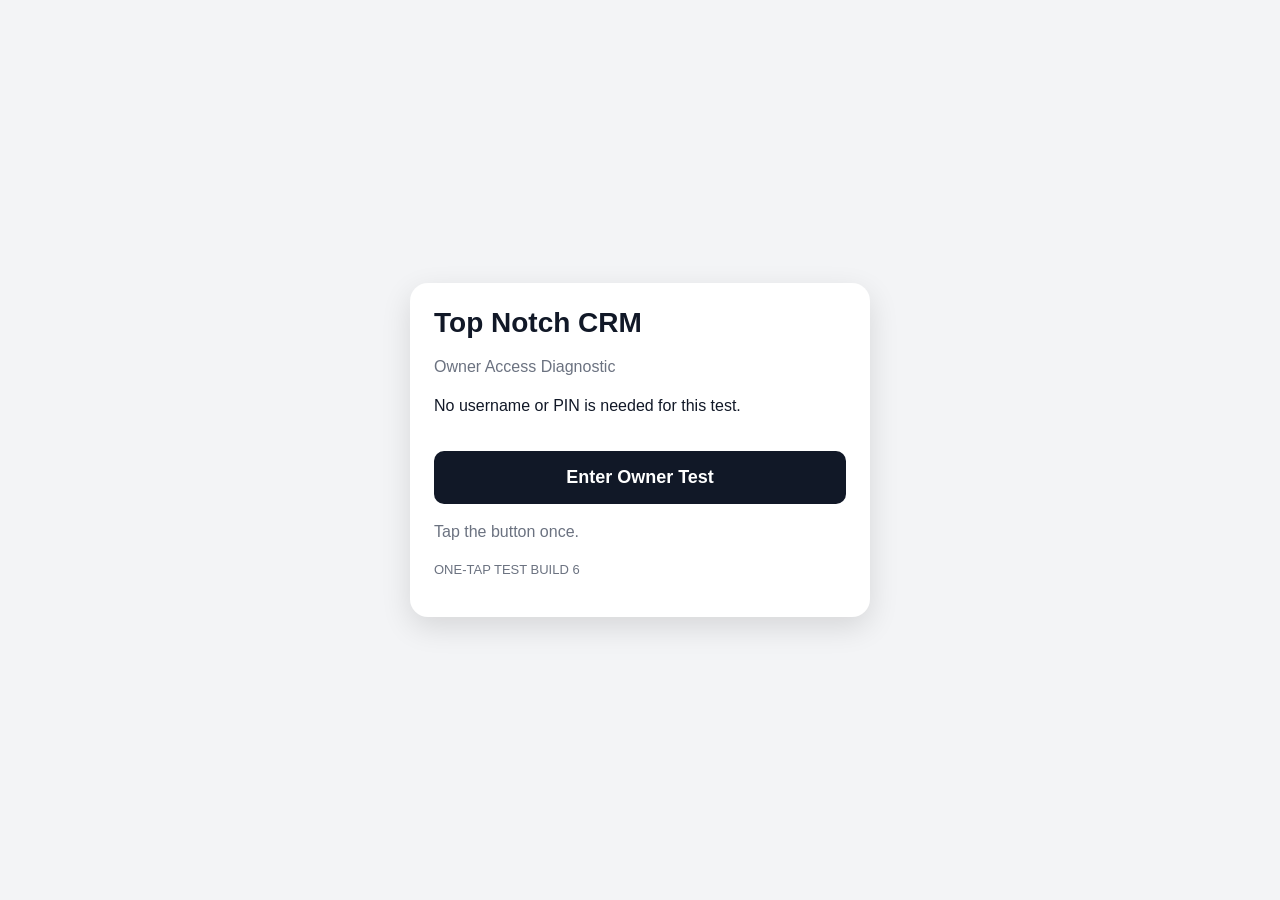
==== commit 619818aa: "Replace credential test with one-tap owner diagnostic" ====
--- a/index.html
+++ b/index.html
@@ -6,64 +6,44 @@
 <meta name="theme-color" content="#111827">
 <title>Top Notch CRM</title>
 <style>
-*{box-sizing:border-box}body{margin:0;font-family:Arial,Helvetica,sans-serif;background:#f3f4f6;color:#111827}.wrap{min-height:100vh;display:flex;align-items:center;justify-content:center;padding:20px}.card{width:min(460px,100%);background:#fff;border-radius:18px;padding:24px;box-shadow:0 10px 30px rgba(0,0,0,.12)}h1{margin:0 0 8px;font-size:28px}p{line-height:1.45}.muted{color:#6b7280}.build{font-size:13px;margin-top:18px}label{display:block;font-weight:700;margin:14px 0 6px}input{width:100%;padding:14px;border:1px solid #cbd5e1;border-radius:10px;font-size:18px}button{width:100%;margin-top:18px;padding:14px;border:0;border-radius:10px;background:#111827;color:#fff;font-size:18px;font-weight:700}.error{color:#b91c1c;font-weight:700;min-height:24px}.success{display:none;min-height:100vh;padding:20px;background:#f3f4f6}.dashboard{max-width:900px;margin:0 auto}.top{background:#111827;color:#fff;border-radius:16px;padding:22px}.ok{background:#ecfdf5;border:1px solid #10b981;border-radius:14px;padding:18px;margin-top:18px}.grid{display:grid;grid-template-columns:repeat(auto-fit,minmax(180px,1fr));gap:12px;margin-top:16px}.tile{background:white;border-radius:12px;padding:18px}.small{font-size:14px;color:#6b7280}.logout{max-width:160px;background:#374151}
+*{box-sizing:border-box}body{margin:0;font-family:Arial,Helvetica,sans-serif;background:#f3f4f6;color:#111827}.wrap{min-height:100vh;display:flex;align-items:center;justify-content:center;padding:20px}.card{width:min(460px,100%);background:#fff;border-radius:18px;padding:24px;box-shadow:0 10px 30px rgba(0,0,0,.12)}h1{margin:0 0 8px;font-size:28px}p{line-height:1.45}.muted{color:#6b7280}.build{font-size:13px;margin-top:18px}button{width:100%;margin-top:18px;padding:16px;border:0;border-radius:10px;background:#111827;color:#fff;font-size:18px;font-weight:700}.success{display:none;min-height:100vh;padding:20px;background:#f3f4f6}.dashboard{max-width:900px;margin:0 auto}.top{background:#111827;color:#fff;border-radius:16px;padding:22px}.ok{background:#ecfdf5;border:1px solid #10b981;border-radius:14px;padding:18px;margin-top:18px}.grid{display:grid;grid-template-columns:repeat(auto-fit,minmax(180px,1fr));gap:12px;margin-top:16px}.tile{background:#fff;border-radius:12px;padding:18px}.small{font-size:14px;color:#6b7280}.logout{max-width:160px;background:#374151}
 </style>
 </head>
 <body>
-<div id="loginView" class="wrap">
+<div id="testView" class="wrap">
   <div class="card">
     <h1>Top Notch CRM</h1>
-    <p class="muted">Owner & Technician Access</p>
-    <label for="user">Username</label>
-    <input id="user" autocomplete="off" autocapitalize="none" spellcheck="false" placeholder="Jeff">
-    <label for="pin">PIN</label>
-    <input id="pin" type="password" inputmode="numeric" autocomplete="off" placeholder="1234">
-    <button id="signIn" type="button">Sign In</button>
-    <p id="msg" class="error"></p>
-    <p class="muted build">SELF-CONTAINED TEST BUILD 5</p>
+    <p class="muted">Owner Access Diagnostic</p>
+    <p>No username or PIN is needed for this test.</p>
+    <button id="ownerTest" type="button">Enter Owner Test</button>
+    <p id="status" class="muted">Tap the button once.</p>
+    <p class="muted build">ONE-TAP TEST BUILD 6</p>
   </div>
 </div>
 <div id="appView" class="success">
   <div class="dashboard">
-    <div class="top">
-      <h1>Top Notch CRM</h1>
-      <p id="who">Jeff • Owner / Administrator</p>
-    </div>
-    <div class="ok"><strong>LOGIN SUCCESSFUL</strong><p>The CRM dashboard opened correctly. This confirms the phone can run the app's login code.</p></div>
-    <div class="grid">
-      <div class="tile"><strong>Open Jobs</strong><p>0</p><span class="small">Test dashboard</span></div>
-      <div class="tile"><strong>Scheduled</strong><p>0</p><span class="small">Test dashboard</span></div>
-      <div class="tile"><strong>Customers</strong><p>0</p><span class="small">Do not add real data yet</span></div>
-    </div>
-    <button id="logout" class="logout" type="button">Sign Out</button>
+    <div class="top"><h1>Top Notch CRM</h1><p>Jeff • Owner / Administrator</p></div>
+    <div class="ok"><strong>OWNER TEST SUCCESSFUL</strong><p>The page successfully switched into the CRM dashboard. This proves the phone can run the app interaction code; the previous failure was isolated to the credential-input path.</p></div>
+    <div class="grid"><div class="tile"><strong>Open Jobs</strong><p>0</p><span class="small">Diagnostic only</span></div><div class="tile"><strong>Scheduled</strong><p>0</p><span class="small">Diagnostic only</span></div><div class="tile"><strong>Customers</strong><p>0</p><span class="small">Do not enter real data</span></div></div>
+    <button id="backBtn" class="logout" type="button">Back</button>
   </div>
 </div>
 <script>
 (function(){
-  var user=document.getElementById('user');
-  var pin=document.getElementById('pin');
-  var btn=document.getElementById('signIn');
-  var msg=document.getElementById('msg');
-  var login=document.getElementById('loginView');
+  var test=document.getElementById('testView');
   var app=document.getElementById('appView');
-  var who=document.getElementById('who');
-  function doLogin(){
-    var u=(user.value||'').trim().toLowerCase();
-    var p=(pin.value||'').trim();
-    var roles={jeff:'Owner / Administrator',stan:'Technician',louis:'Technician'};
-    if(!roles[u] || p!=='1234'){
-      msg.textContent='Incorrect name or PIN.';
-      return;
-    }
-    var display=u.charAt(0).toUpperCase()+u.slice(1);
-    who.textContent=display+' • '+roles[u];
-    login.style.display='none';
+  var btn=document.getElementById('ownerTest');
+  var status=document.getElementById('status');
+  btn.addEventListener('click',function(){
+    status.textContent='Button detected. Opening owner dashboard…';
+    test.style.display='none';
     app.style.display='block';
-    msg.textContent='';
-  }
-  btn.onclick=doLogin;
-  pin.onkeydown=function(e){if(e.key==='Enter'){doLogin();}};
-  document.getElementById('logout').onclick=function(){app.style.display='none';login.style.display='flex';pin.value='';msg.textContent='';};
+  });
+  document.getElementById('backBtn').addEventListener('click',function(){
+    app.style.display='none';
+    test.style.display='flex';
+    status.textContent='Tap the button once.';
+  });
 })();
 </script>
 </body>
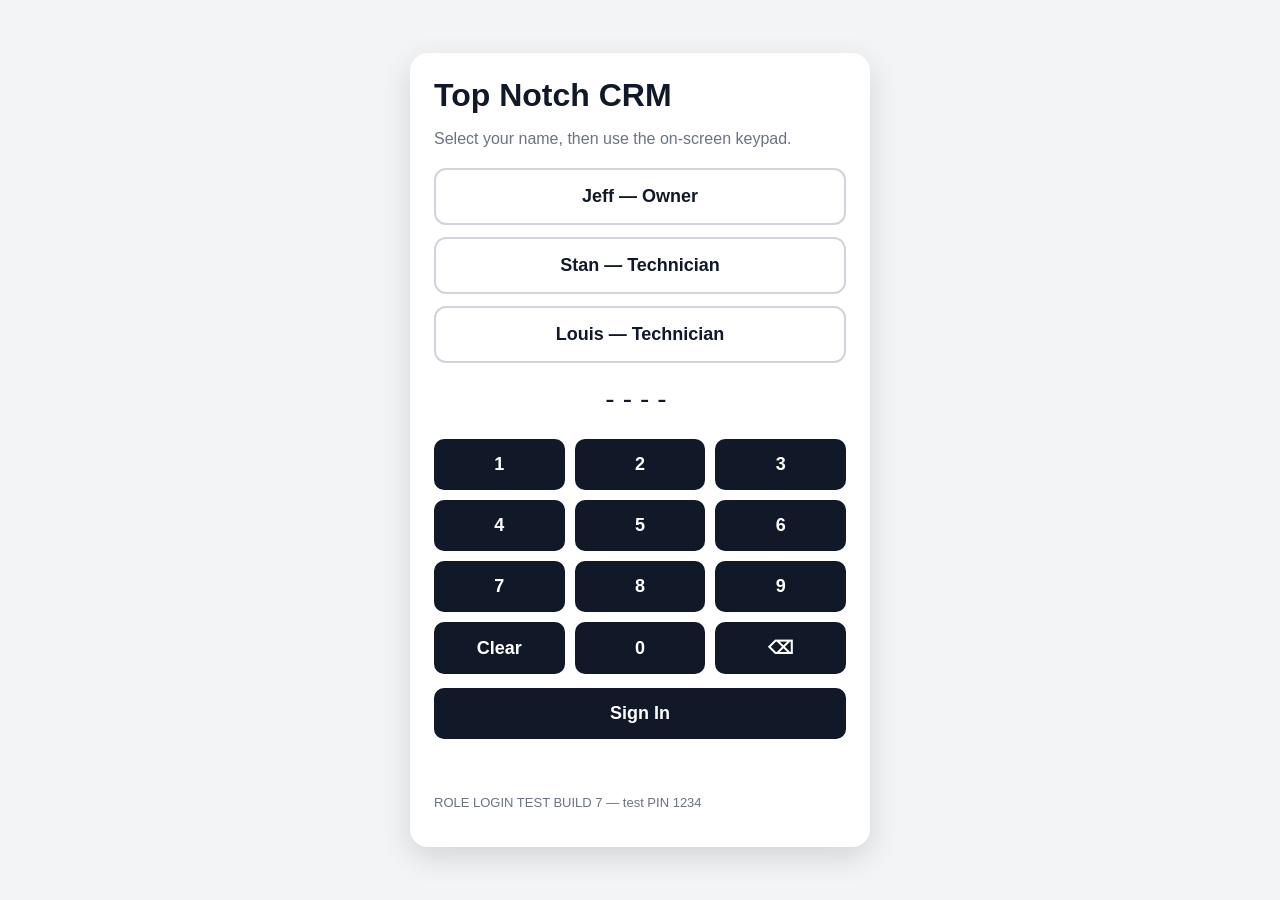
==== commit 6d824717: "Build reliable role login test" ====
--- a/index.html
+++ b/index.html
@@ -1,50 +1 @@
-<!doctype html>
-<html lang="en">
-<head>
-<meta charset="utf-8">
-<meta name="viewport" content="width=device-width,initial-scale=1,viewport-fit=cover">
-<meta name="theme-color" content="#111827">
-<title>Top Notch CRM</title>
-<style>
-*{box-sizing:border-box}body{margin:0;font-family:Arial,Helvetica,sans-serif;background:#f3f4f6;color:#111827}.wrap{min-height:100vh;display:flex;align-items:center;justify-content:center;padding:20px}.card{width:min(460px,100%);background:#fff;border-radius:18px;padding:24px;box-shadow:0 10px 30px rgba(0,0,0,.12)}h1{margin:0 0 8px;font-size:28px}p{line-height:1.45}.muted{color:#6b7280}.build{font-size:13px;margin-top:18px}button{width:100%;margin-top:18px;padding:16px;border:0;border-radius:10px;background:#111827;color:#fff;font-size:18px;font-weight:700}.success{display:none;min-height:100vh;padding:20px;background:#f3f4f6}.dashboard{max-width:900px;margin:0 auto}.top{background:#111827;color:#fff;border-radius:16px;padding:22px}.ok{background:#ecfdf5;border:1px solid #10b981;border-radius:14px;padding:18px;margin-top:18px}.grid{display:grid;grid-template-columns:repeat(auto-fit,minmax(180px,1fr));gap:12px;margin-top:16px}.tile{background:#fff;border-radius:12px;padding:18px}.small{font-size:14px;color:#6b7280}.logout{max-width:160px;background:#374151}
-</style>
-</head>
-<body>
-<div id="testView" class="wrap">
-  <div class="card">
-    <h1>Top Notch CRM</h1>
-    <p class="muted">Owner Access Diagnostic</p>
-    <p>No username or PIN is needed for this test.</p>
-    <button id="ownerTest" type="button">Enter Owner Test</button>
-    <p id="status" class="muted">Tap the button once.</p>
-    <p class="muted build">ONE-TAP TEST BUILD 6</p>
-  </div>
-</div>
-<div id="appView" class="success">
-  <div class="dashboard">
-    <div class="top"><h1>Top Notch CRM</h1><p>Jeff • Owner / Administrator</p></div>
-    <div class="ok"><strong>OWNER TEST SUCCESSFUL</strong><p>The page successfully switched into the CRM dashboard. This proves the phone can run the app interaction code; the previous failure was isolated to the credential-input path.</p></div>
-    <div class="grid"><div class="tile"><strong>Open Jobs</strong><p>0</p><span class="small">Diagnostic only</span></div><div class="tile"><strong>Scheduled</strong><p>0</p><span class="small">Diagnostic only</span></div><div class="tile"><strong>Customers</strong><p>0</p><span class="small">Do not enter real data</span></div></div>
-    <button id="backBtn" class="logout" type="button">Back</button>
-  </div>
-</div>
-<script>
-(function(){
-  var test=document.getElementById('testView');
-  var app=document.getElementById('appView');
-  var btn=document.getElementById('ownerTest');
-  var status=document.getElementById('status');
-  btn.addEventListener('click',function(){
-    status.textContent='Button detected. Opening owner dashboard…';
-    test.style.display='none';
-    app.style.display='block';
-  });
-  document.getElementById('backBtn').addEventListener('click',function(){
-    app.style.display='none';
-    test.style.display='flex';
-    status.textContent='Tap the button once.';
-  });
-})();
-</script>
-</body>
-</html>+<!doctype html><html><head><meta charset="utf-8"><meta name="viewport" content="width=device-width,initial-scale=1"><title>Top Notch CRM</title><style>*{box-sizing:border-box}body{margin:0;font-family:Arial;background:#f3f4f6;color:#111827}.wrap{min-height:100vh;display:flex;align-items:center;justify-content:center;padding:20px}.card{width:min(460px,100%);background:white;padding:24px;border-radius:18px;box-shadow:0 10px 30px #0002}h1{margin:0 0 8px}.muted{color:#6b7280}.users{display:grid;gap:12px;margin:20px 0}.user{padding:16px;border:2px solid #d1d5db;border-radius:12px;background:white;color:#111827;font-size:18px;font-weight:700}.user.selected{border-color:#111827;background:#f3f4f6}.pinpad{display:grid;grid-template-columns:repeat(3,1fr);gap:10px}.pinpad button,.signin,.logout{padding:15px;border:0;border-radius:10px;background:#111827;color:white;font-size:18px;font-weight:700}.display{text-align:center;font-size:28px;letter-spacing:8px;min-height:42px;margin:14px 0}.signin{width:100%;margin-top:14px}.msg{min-height:24px;color:#b91c1c;font-weight:700}.app{display:none;padding:20px}.dash{max-width:900px;margin:auto}.top{background:#111827;color:white;padding:22px;border-radius:16px}.ok{background:#ecfdf5;border:1px solid #10b981;padding:18px;border-radius:14px;margin-top:18px}.grid{display:grid;grid-template-columns:repeat(auto-fit,minmax(180px,1fr));gap:12px;margin-top:16px}.tile{background:white;padding:18px;border-radius:12px}.logout{margin-top:18px}.build{font-size:13px}</style></head><body><div id="login" class="wrap"><div class="card"><h1>Top Notch CRM</h1><p class="muted">Select your name, then use the on-screen keypad.</p><div class="users"><button class="user" data-user="Jeff">Jeff — Owner</button><button class="user" data-user="Stan">Stan — Technician</button><button class="user" data-user="Louis">Louis — Technician</button></div><div id="display" class="display">----</div><div class="pinpad"><button data-n="1">1</button><button data-n="2">2</button><button data-n="3">3</button><button data-n="4">4</button><button data-n="5">5</button><button data-n="6">6</button><button data-n="7">7</button><button data-n="8">8</button><button data-n="9">9</button><button id="clear">Clear</button><button data-n="0">0</button><button id="back">⌫</button></div><button id="signin" class="signin">Sign In</button><p id="msg" class="msg"></p><p class="muted build">ROLE LOGIN TEST BUILD 7 — test PIN 1234</p></div></div><div id="app" class="app"><div class="dash"><div class="top"><h1>Top Notch CRM</h1><p id="who"></p></div><div class="ok"><strong>LOGIN SUCCESSFUL</strong><p>The role login is working on this device. This remains a test build; do not enter customer data yet.</p></div><div class="grid"><div class="tile"><strong>Open Jobs</strong><p>0</p></div><div class="tile"><strong>Scheduled</strong><p>0</p></div><div class="tile"><strong>Customers</strong><p>0</p></div></div><button id="logout" class="logout">Sign Out</button></div></div><script>(function(){var selected='',pin='';var login=document.getElementById('login'),app=document.getElementById('app'),display=document.getElementById('display'),msg=document.getElementById('msg'),who=document.getElementById('who');function draw(){display.textContent=pin?Array(pin.length+1).join('•'):'----'}document.querySelectorAll('.user').forEach(function(b){b.onclick=function(){selected=b.getAttribute('data-user');document.querySelectorAll('.user').forEach(function(x){x.classList.remove('selected')});b.classList.add('selected');msg.textContent=''}});document.querySelectorAll('[data-n]').forEach(function(b){b.onclick=function(){if(pin.length<6){pin+=b.getAttribute('data-n');draw()}}});document.getElementById('clear').onclick=function(){pin='';draw()};document.getElementById('back').onclick=function(){pin=pin.slice(0,-1);draw()};document.getElementById('signin').onclick=function(){if(!selected){msg.textContent='Select your name first.';return}if(pin!=='1234'){msg.textContent='Incorrect test PIN.';return}var role=selected==='Jeff'?'Owner / Administrator':'Technician';who.textContent=selected+' • '+role;login.style.display='none';app.style.display='block';msg.textContent=''};document.getElementById('logout').onclick=function(){app.style.display='none';login.style.display='flex';pin='';selected='';draw();document.querySelectorAll('.user').forEach(function(x){x.classList.remove('selected')})};draw()})();</script></body></html>
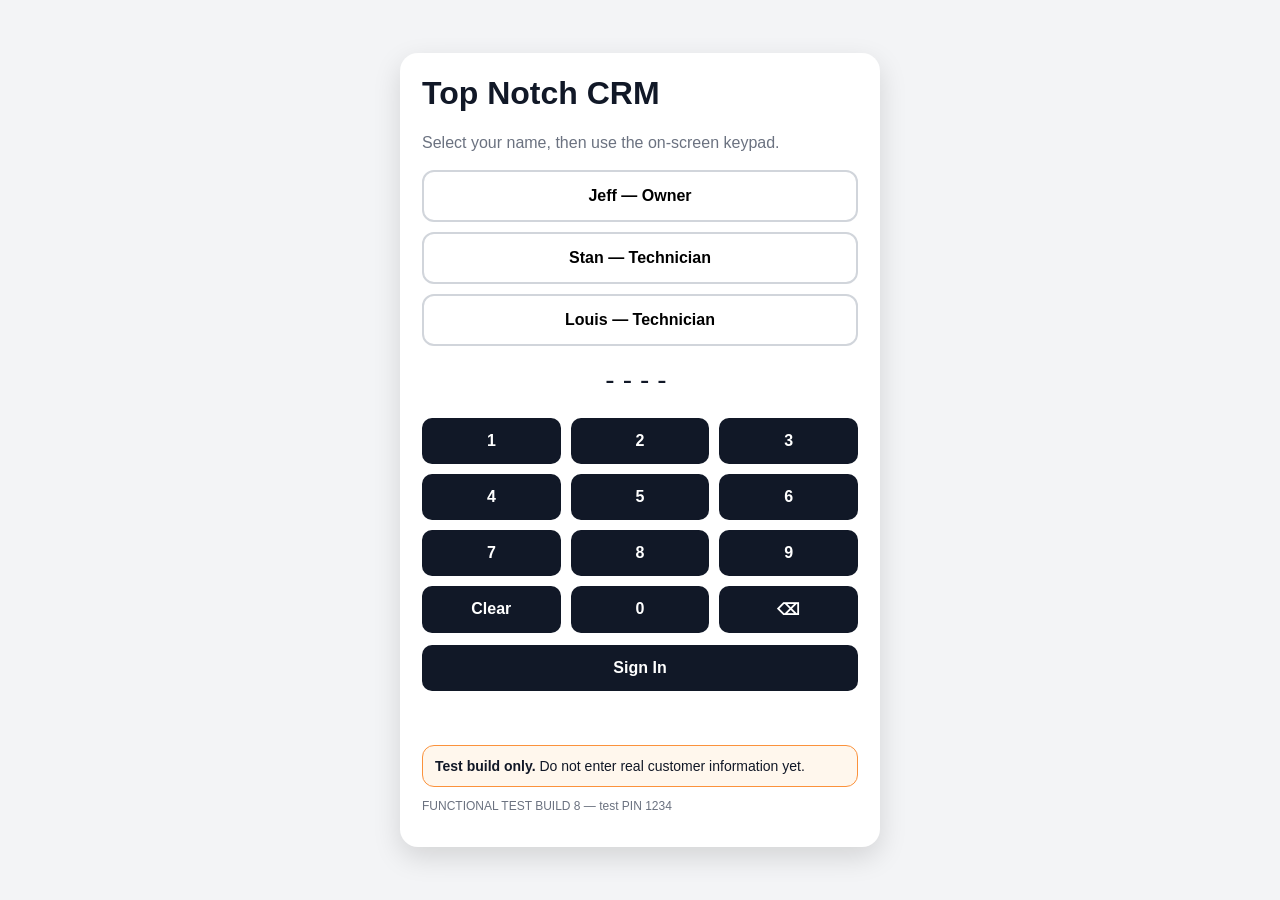
==== commit 473cec46: "Expand CRM test into functional Build 8" ====
--- a/index.html
+++ b/index.html
@@ -1 +1,50 @@
-<!doctype html><html><head><meta charset="utf-8"><meta name="viewport" content="width=device-width,initial-scale=1"><title>Top Notch CRM</title><style>*{box-sizing:border-box}body{margin:0;font-family:Arial;background:#f3f4f6;color:#111827}.wrap{min-height:100vh;display:flex;align-items:center;justify-content:center;padding:20px}.card{width:min(460px,100%);background:white;padding:24px;border-radius:18px;box-shadow:0 10px 30px #0002}h1{margin:0 0 8px}.muted{color:#6b7280}.users{display:grid;gap:12px;margin:20px 0}.user{padding:16px;border:2px solid #d1d5db;border-radius:12px;background:white;color:#111827;font-size:18px;font-weight:700}.user.selected{border-color:#111827;background:#f3f4f6}.pinpad{display:grid;grid-template-columns:repeat(3,1fr);gap:10px}.pinpad button,.signin,.logout{padding:15px;border:0;border-radius:10px;background:#111827;color:white;font-size:18px;font-weight:700}.display{text-align:center;font-size:28px;letter-spacing:8px;min-height:42px;margin:14px 0}.signin{width:100%;margin-top:14px}.msg{min-height:24px;color:#b91c1c;font-weight:700}.app{display:none;padding:20px}.dash{max-width:900px;margin:auto}.top{background:#111827;color:white;padding:22px;border-radius:16px}.ok{background:#ecfdf5;border:1px solid #10b981;padding:18px;border-radius:14px;margin-top:18px}.grid{display:grid;grid-template-columns:repeat(auto-fit,minmax(180px,1fr));gap:12px;margin-top:16px}.tile{background:white;padding:18px;border-radius:12px}.logout{margin-top:18px}.build{font-size:13px}</style></head><body><div id="login" class="wrap"><div class="card"><h1>Top Notch CRM</h1><p class="muted">Select your name, then use the on-screen keypad.</p><div class="users"><button class="user" data-user="Jeff">Jeff — Owner</button><button class="user" data-user="Stan">Stan — Technician</button><button class="user" data-user="Louis">Louis — Technician</button></div><div id="display" class="display">----</div><div class="pinpad"><button data-n="1">1</button><button data-n="2">2</button><button data-n="3">3</button><button data-n="4">4</button><button data-n="5">5</button><button data-n="6">6</button><button data-n="7">7</button><button data-n="8">8</button><button data-n="9">9</button><button id="clear">Clear</button><button data-n="0">0</button><button id="back">⌫</button></div><button id="signin" class="signin">Sign In</button><p id="msg" class="msg"></p><p class="muted build">ROLE LOGIN TEST BUILD 7 — test PIN 1234</p></div></div><div id="app" class="app"><div class="dash"><div class="top"><h1>Top Notch CRM</h1><p id="who"></p></div><div class="ok"><strong>LOGIN SUCCESSFUL</strong><p>The role login is working on this device. This remains a test build; do not enter customer data yet.</p></div><div class="grid"><div class="tile"><strong>Open Jobs</strong><p>0</p></div><div class="tile"><strong>Scheduled</strong><p>0</p></div><div class="tile"><strong>Customers</strong><p>0</p></div></div><button id="logout" class="logout">Sign Out</button></div></div><script>(function(){var selected='',pin='';var login=document.getElementById('login'),app=document.getElementById('app'),display=document.getElementById('display'),msg=document.getElementById('msg'),who=document.getElementById('who');function draw(){display.textContent=pin?Array(pin.length+1).join('•'):'----'}document.querySelectorAll('.user').forEach(function(b){b.onclick=function(){selected=b.getAttribute('data-user');document.querySelectorAll('.user').forEach(function(x){x.classList.remove('selected')});b.classList.add('selected');msg.textContent=''}});document.querySelectorAll('[data-n]').forEach(function(b){b.onclick=function(){if(pin.length<6){pin+=b.getAttribute('data-n');draw()}}});document.getElementById('clear').onclick=function(){pin='';draw()};document.getElementById('back').onclick=function(){pin=pin.slice(0,-1);draw()};document.getElementById('signin').onclick=function(){if(!selected){msg.textContent='Select your name first.';return}if(pin!=='1234'){msg.textContent='Incorrect test PIN.';return}var role=selected==='Jeff'?'Owner / Administrator':'Technician';who.textContent=selected+' • '+role;login.style.display='none';app.style.display='block';msg.textContent=''};document.getElementById('logout').onclick=function(){app.style.display='none';login.style.display='flex';pin='';selected='';draw();document.querySelectorAll('.user').forEach(function(x){x.classList.remove('selected')})};draw()})();</script></body></html>+<!doctype html>
+<html lang="en">
+<head>
+<meta charset="utf-8">
+<meta name="viewport" content="width=device-width,initial-scale=1">
+<title>Top Notch CRM</title>
+<style>
+*{box-sizing:border-box}body{margin:0;font-family:Arial,sans-serif;background:#f3f4f6;color:#111827}button,input,select,textarea{font:inherit}.wrap{min-height:100vh;display:flex;align-items:center;justify-content:center;padding:18px}.card{width:min(480px,100%);background:#fff;padding:22px;border-radius:18px;box-shadow:0 10px 28px #0002}h1,h2,h3{margin-top:0}.muted{color:#6b7280}.warning{background:#fff7ed;border:1px solid #fb923c;padding:12px;border-radius:12px;margin:12px 0;font-size:14px}.users{display:grid;gap:10px;margin:18px 0}.user{padding:15px;border:2px solid #d1d5db;border-radius:12px;background:#fff;font-weight:700}.user.selected{border-color:#111827;background:#f3f4f6}.pinpad{display:grid;grid-template-columns:repeat(3,1fr);gap:10px}.pinpad button,.primary,.secondary,.danger{padding:14px;border:0;border-radius:10px;font-weight:700}.pinpad button,.primary{background:#111827;color:#fff}.secondary{background:#e5e7eb;color:#111827}.danger{background:#fee2e2;color:#991b1b}.display{text-align:center;font-size:28px;letter-spacing:8px;min-height:42px;margin:12px 0}.signin{width:100%;margin-top:12px}.msg{min-height:22px;color:#b91c1c;font-weight:700}.app{display:none;min-height:100vh}.topbar{position:sticky;top:0;z-index:5;background:#111827;color:#fff;padding:14px 16px}.topbar h1{font-size:24px;margin:0}.topbar p{margin:4px 0 0}.nav{display:flex;gap:8px;overflow:auto;padding:10px 12px;background:#fff;border-bottom:1px solid #e5e7eb;position:sticky;top:72px;z-index:4}.nav button{white-space:nowrap;border:0;border-radius:999px;padding:9px 12px;background:#e5e7eb}.nav button.active{background:#111827;color:#fff}.main{max-width:1100px;margin:auto;padding:16px}.panel{display:none}.panel.active{display:block}.grid{display:grid;grid-template-columns:repeat(auto-fit,minmax(170px,1fr));gap:12px}.tile,.box{background:#fff;border-radius:14px;padding:16px;box-shadow:0 2px 8px #0000000d}.tile strong{display:block}.tile .num{font-size:30px;margin:8px 0}.box{margin-bottom:14px}.formgrid{display:grid;grid-template-columns:repeat(auto-fit,minmax(180px,1fr));gap:10px}.full{grid-column:1/-1}label{display:block;font-size:13px;font-weight:700;margin-bottom:5px}input,select,textarea{width:100%;padding:11px;border:1px solid #cbd5e1;border-radius:9px;background:#fff}textarea{min-height:80px}.row{display:flex;gap:8px;flex-wrap:wrap;margin-top:10px}.list{display:grid;gap:10px}.item{background:#fff;border:1px solid #e5e7eb;border-radius:12px;padding:13px}.item h3{margin:0 0 6px;font-size:17px}.badge{display:inline-block;padding:4px 8px;border-radius:999px;background:#e5e7eb;font-size:12px;font-weight:700}.small{font-size:13px}.hidden{display:none!important}.empty{padding:18px;text-align:center;color:#6b7280;background:#fff;border-radius:12px}.section-title{display:flex;justify-content:space-between;gap:10px;align-items:center;margin-bottom:12px}.section-title h2{margin:0}.logout{margin-left:auto;background:#374151;color:#fff;border:0;border-radius:9px;padding:8px 11px}.calendar-day{font-weight:700;margin-top:10px}.build{font-size:12px}.tech-note{background:#eff6ff;border:1px solid #93c5fd;padding:12px;border-radius:12px;margin-bottom:14px}
+</style>
+</head>
+<body>
+<div id="login" class="wrap"><div class="card"><h1>Top Notch CRM</h1><p class="muted">Select your name, then use the on-screen keypad.</p><div class="users"><button class="user" data-user="Jeff">Jeff — Owner</button><button class="user" data-user="Stan">Stan — Technician</button><button class="user" data-user="Louis">Louis — Technician</button></div><div id="display" class="display">----</div><div class="pinpad"><button data-n="1">1</button><button data-n="2">2</button><button data-n="3">3</button><button data-n="4">4</button><button data-n="5">5</button><button data-n="6">6</button><button data-n="7">7</button><button data-n="8">8</button><button data-n="9">9</button><button id="clear">Clear</button><button data-n="0">0</button><button id="back">⌫</button></div><button id="signin" class="primary signin">Sign In</button><p id="msg" class="msg"></p><div class="warning"><strong>Test build only.</strong> Do not enter real customer information yet.</div><p class="muted build">FUNCTIONAL TEST BUILD 8 — test PIN 1234</p></div></div>
+
+<div id="app" class="app"><div class="topbar"><div style="display:flex;align-items:center;gap:10px"><div><h1>Top Notch CRM</h1><p id="who"></p></div><button id="logout" class="logout">Sign Out</button></div></div><div id="nav" class="nav"></div><main class="main">
+<section id="dashboard" class="panel active"><div class="warning"><strong>Testing mode:</strong> data entered here stays only on this device. Use fake/demo information only.</div><div class="grid"><div class="tile"><strong>Open Jobs</strong><div id="mOpen" class="num">0</div></div><div class="tile"><strong>Scheduled</strong><div id="mScheduled" class="num">0</div></div><div class="tile ownerOnly"><strong>Customers</strong><div id="mCustomers" class="num">0</div></div><div class="tile ownerOnly"><strong>Outstanding A/R</strong><div id="mAR" class="num">$0</div></div></div></section>
+<section id="customers" class="panel ownerOnly"><div class="section-title"><h2>Customers</h2></div><div class="box"><h3>Add Test Customer</h3><div class="formgrid"><div><label>Name</label><input id="cName"></div><div><label>Phone</label><input id="cPhone"></div><div><label>Email</label><input id="cEmail"></div><div><label>Address</label><input id="cAddress"></div><div><label>Lead Source</label><select id="cSource"><option>Nextdoor</option><option>Facebook</option><option>Website</option><option>Referral</option><option>Repeat Customer</option><option>Wayfair</option><option>Commercial</option><option>Other</option></select></div><div class="full"><label>Notes</label><textarea id="cNotes"></textarea></div></div><div class="row"><button id="saveCustomer" class="primary">Save Customer</button></div></div><div id="customerList" class="list"></div></section>
+<section id="estimates" class="panel ownerOnly"><h2>Estimates</h2><div class="box"><div class="formgrid"><div><label>Customer</label><select id="eCustomer"></select></div><div><label>Service</label><input id="eService"></div><div><label>Amount</label><input id="eAmount" type="number" step="0.01"></div><div><label>Status</label><select id="eStatus"><option>Draft</option><option>Sent</option><option>Approved</option><option>Declined</option></select></div><div class="full"><label>Scope</label><textarea id="eScope"></textarea></div></div><div class="row"><button id="saveEstimate" class="primary">Save Estimate</button></div></div><div id="estimateList" class="list"></div></section>
+<section id="jobs" class="panel"><h2>Jobs</h2><div id="techNote" class="tech-note hidden">You only see jobs assigned to you. You can update the work status from this screen.</div><div id="jobForm" class="box ownerOnly"><div class="formgrid"><div><label>Customer</label><select id="jCustomer"></select></div><div><label>Service</label><input id="jService"></div><div><label>Price</label><input id="jPrice" type="number" step="0.01"></div><div><label>Scheduled</label><input id="jDate" type="datetime-local"></div><div><label>Assign To</label><select id="jAssigned"><option value="Owner">Jeff</option><option value="Tech1">Stan</option><option value="Tech2">Louis</option></select></div><div><label>Status</label><select id="jStatus"><option>Unscheduled</option><option>Scheduled</option><option>Accepted</option><option>In Progress</option><option>Completed</option></select></div><div class="full"><label>Address / Notes</label><textarea id="jNotes"></textarea></div></div><div class="row"><button id="saveJob" class="primary">Save Job</button></div></div><div id="jobList" class="list"></div></section>
+<section id="calendar" class="panel"><h2>Calendar</h2><div id="calendarList"></div></section>
+<section id="invoices" class="panel ownerOnly"><h2>Invoices</h2><div class="box"><div class="formgrid"><div><label>Customer</label><select id="iCustomer"></select></div><div><label>Amount</label><input id="iAmount" type="number" step="0.01"></div><div><label>Status</label><select id="iStatus"><option>Draft</option><option>Sent</option><option>Partial</option><option>Paid</option><option>Overdue</option></select></div><div><label>Due Date</label><input id="iDue" type="date"></div></div><div class="row"><button id="saveInvoice" class="primary">Save Invoice</button></div></div><div id="invoiceList" class="list"></div></section>
+<section id="pricebook" class="panel ownerOnly"><h2>Price Book</h2><div class="box"><p><strong>Minimum service call:</strong> $125</p><p class="small muted">Internal planning benchmark: $125/hour. Customer-facing pricing remains flat-rate.</p><div class="formgrid"><div><label>Service</label><input id="pService"></div><div><label>Flat Rate</label><input id="pRate" type="number" step="0.01"></div><div><label>Estimated Hours</label><input id="pHours" type="number" step="0.25"></div><div><label>Materials Allowance</label><input id="pMaterials" type="number" step="0.01"></div></div><div class="row"><button id="savePrice" class="primary">Save Price Item</button></div></div><div id="priceList" class="list"></div></section>
+</main></div>
+<script>
+(function(){
+var KEY='tncrm-build8-demo';
+var state=JSON.parse(localStorage.getItem(KEY)||'{"customers":[],"estimates":[],"jobs":[],"invoices":[],"pricebook":[]}');
+var selected='',pin='',currentUser=null;
+var roleMap={Jeff:'Owner',Stan:'Tech1',Louis:'Tech2'};
+var navOwner=[['dashboard','Dashboard'],['customers','Customers'],['estimates','Estimates'],['jobs','Jobs'],['calendar','Calendar'],['invoices','Invoices'],['pricebook','Price Book']];
+var navTech=[['dashboard','Dashboard'],['jobs','My Jobs'],['calendar','Calendar']];
+function q(id){return document.getElementById(id)}
+function save(){localStorage.setItem(KEY,JSON.stringify(state));renderAll()}
+function esc(s){return String(s==null?'':s).replace(/[&<>\"]/g,function(c){return {'&':'&amp;','<':'&lt;','>':'&gt;','\"':'&quot;'}[c]})}
+function money(v){return '$'+Number(v||0).toFixed(2)}
+function drawPin(){q('display').textContent=pin?Array(pin.length+1).join('•'):'----'}
+function customerName(id){var c=state.customers.find(function(x){return x.id===id});return c?c.name:'No customer'}
+function options(){var html='<option value="">Select customer</option>'+state.customers.map(function(c){return '<option value="'+c.id+'">'+esc(c.name)+'</option>'}).join('');['eCustomer','jCustomer','iCustomer'].forEach(function(id){q(id).innerHTML=html})}
+function buildNav(){var items=currentUser.role==='Owner'?navOwner:navTech;q('nav').innerHTML=items.map(function(n,i){return '<button data-panel="'+n[0]+'" class="'+(i===0?'active':'')+'">'+n[1]+'</button>'}).join('');q('nav').querySelectorAll('button').forEach(function(b){b.onclick=function(){showPanel(b.getAttribute('data-panel'));q('nav').querySelectorAll('button').forEach(function(x){x.classList.remove('active')});b.classList.add('active')}})}
+function showPanel(id){document.querySelectorAll('.panel').forEach(function(p){p.classList.remove('active')});q(id).classList.add('active')}
+function renderAll(){options();var jobs=currentUser&&currentUser.role!=='Owner'?state.jobs.filter(function(j){return j.assignedTo===currentUser.role}):state.jobs;q('mOpen').textContent=jobs.filter(function(j){return j.status!=='Completed'}).length;q('mScheduled').textContent=jobs.filter(function(j){return !!j.scheduled}).length;q('mCustomers').textContent=state.customers.length;q('mAR').textContent=money(state.invoices.filter(function(i){return i.status!=='Paid'}).reduce(function(a,b){return a+Number(b.amount||0)},0));q('customerList').innerHTML=state.customers.length?state.customers.map(function(c){return '<div class="item"><h3>'+esc(c.name)+'</h3><div class="small">'+esc(c.phone)+' '+esc(c.email)+'</div><div class="small">'+esc(c.address)+'</div><span class="badge">'+esc(c.source)+'</span></div>'}).join(''):'<div class="empty">No test customers yet.</div>';q('estimateList').innerHTML=state.estimates.length?state.estimates.map(function(e){return '<div class="item"><h3>'+esc(e.service)+'</h3><div>'+esc(customerName(e.customerId))+' • '+money(e.amount)+'</div><span class="badge">'+esc(e.status)+'</span><p class="small">'+esc(e.scope)+'</p></div>'}).join(''):'<div class="empty">No estimates yet.</div>';q('jobList').innerHTML=jobs.length?jobs.map(function(j){var controls=currentUser.role==='Owner'?'':'<div class="row"><button class="secondary techStatus" data-id="'+j.id+'" data-status="Accepted">Accept</button><button class="secondary techStatus" data-id="'+j.id+'" data-status="In Progress">Start</button><button class="primary techStatus" data-id="'+j.id+'" data-status="Completed">Complete</button></div>';return '<div class="item"><h3>'+esc(j.service)+'</h3><div>'+esc(customerName(j.customerId))+' • '+money(j.price)+'</div><div class="small">'+esc(j.scheduled||'Not scheduled')+'</div><div class="small">Assigned: '+esc(j.assignedTo==='Owner'?'Jeff':j.assignedTo==='Tech1'?'Stan':'Louis')+'</div><span class="badge">'+esc(j.status)+'</span><p class="small">'+esc(j.notes)+'</p>'+controls+'</div>'}).join(''):'<div class="empty">No jobs to show.</div>';document.querySelectorAll('.techStatus').forEach(function(b){b.onclick=function(){var j=state.jobs.find(function(x){return x.id===b.getAttribute('data-id')});if(j){j.status=b.getAttribute('data-status');save()}}});q('invoiceList').innerHTML=state.invoices.length?state.invoices.map(function(i){return '<div class="item"><h3>'+esc(customerName(i.customerId))+'</h3><div>'+money(i.amount)+' • Due '+esc(i.dueDate)+'</div><span class="badge">'+esc(i.status)+'</span></div>'}).join(''):'<div class="empty">No invoices yet.</div>';q('priceList').innerHTML=state.pricebook.length?state.pricebook.map(function(p){var internal=Number(p.hours||0)*125+Number(p.materials||0),profit=Number(p.rate||0)-internal;return '<div class="item"><h3>'+esc(p.service)+'</h3><div>Flat rate '+money(p.rate)+'</div><div class="small">Projected internal cost '+money(internal)+' • projected gross '+money(profit)+'</div></div>'}).join(''):'<div class="empty">No price book items yet.</div>';renderCalendar(jobs)}
+function renderCalendar(jobs){var sorted=jobs.filter(function(j){return j.scheduled}).slice().sort(function(a,b){return String(a.scheduled).localeCompare(String(b.scheduled))});q('calendarList').innerHTML=sorted.length?sorted.map(function(j){return '<div class="item"><h3>'+esc(j.scheduled.replace('T',' '))+'</h3><div>'+esc(j.service)+' — '+esc(customerName(j.customerId))+'</div><span class="badge">'+esc(j.status)+'</span></div>'}).join(''):'<div class="empty">No scheduled jobs.</div>'}
+document.querySelectorAll('.user').forEach(function(b){b.onclick=function(){selected=b.getAttribute('data-user');document.querySelectorAll('.user').forEach(function(x){x.classList.remove('selected')});b.classList.add('selected');q('msg').textContent=''}});document.querySelectorAll('[data-n]').forEach(function(b){b.onclick=function(){if(pin.length<6){pin+=b.getAttribute('data-n');drawPin()}}});q('clear').onclick=function(){pin='';drawPin()};q('back').onclick=function(){pin=pin.slice(0,-1);drawPin()};q('signin').onclick=function(){if(!selected){q('msg').textContent='Select your name first.';return}if(pin!=='1234'){q('msg').textContent='Incorrect test PIN.';return}currentUser={name:selected,role:roleMap[selected]};q('who').textContent=currentUser.name+' • '+(currentUser.role==='Owner'?'Owner / Administrator':'Technician');q('login').style.display='none';q('app').style.display='block';document.querySelectorAll('.ownerOnly').forEach(function(x){x.classList.toggle('hidden',currentUser.role!=='Owner')});q('techNote').classList.toggle('hidden',currentUser.role==='Owner');buildNav();showPanel('dashboard');renderAll()};q('logout').onclick=function(){q('app').style.display='none';q('login').style.display='flex';pin='';selected='';currentUser=null;drawPin();document.querySelectorAll('.user').forEach(function(x){x.classList.remove('selected')})};
+q('saveCustomer').onclick=function(){if(!q('cName').value.trim())return;state.customers.push({id:'CUST-'+Date.now(),name:q('cName').value.trim(),phone:q('cPhone').value,email:q('cEmail').value,address:q('cAddress').value,source:q('cSource').value,notes:q('cNotes').value});['cName','cPhone','cEmail','cAddress','cNotes'].forEach(function(id){q(id).value=''});save()};
+q('saveEstimate').onclick=function(){if(!q('eService').value.trim())return;state.estimates.push({id:'EST-'+Date.now(),customerId:q('eCustomer').value,service:q('eService').value,amount:q('eAmount').value,status:q('eStatus').value,scope:q('eScope').value});q('eService').value='';q('eAmount').value='';q('eScope').value='';save()};
+q('saveJob').onclick=function(){if(!q('jService').value.trim())return;state.jobs.push({id:'JOB-'+Date.now(),customerId:q('jCustomer').value,service:q('jService').value,price:q('jPrice').value,scheduled:q('jDate').value,assignedTo:q('jAssigned').value,status:q('jStatus').value,notes:q('jNotes').value});q('jService').value='';q('jPrice').value='';q('jDate').value='';q('jNotes').value='';save()};
+q('saveInvoice').onclick=function(){state.invoices.push({id:'INV-'+Date.now(),customerId:q('iCustomer').value,amount:q('iAmount').value,status:q('iStatus').value,dueDate:q('iDue').value});q('iAmount').value='';q('iDue').value='';save()};
+q('savePrice').onclick=function(){if(!q('pService').value.trim())return;state.pricebook.push({id:'PB-'+Date.now(),service:q('pService').value,rate:q('pRate').value,hours:q('pHours').value,materials:q('pMaterials').value});['pService','pRate','pHours','pMaterials'].forEach(function(id){q(id).value=''});save()};drawPin();
+})();
+</script>
+</body></html>
